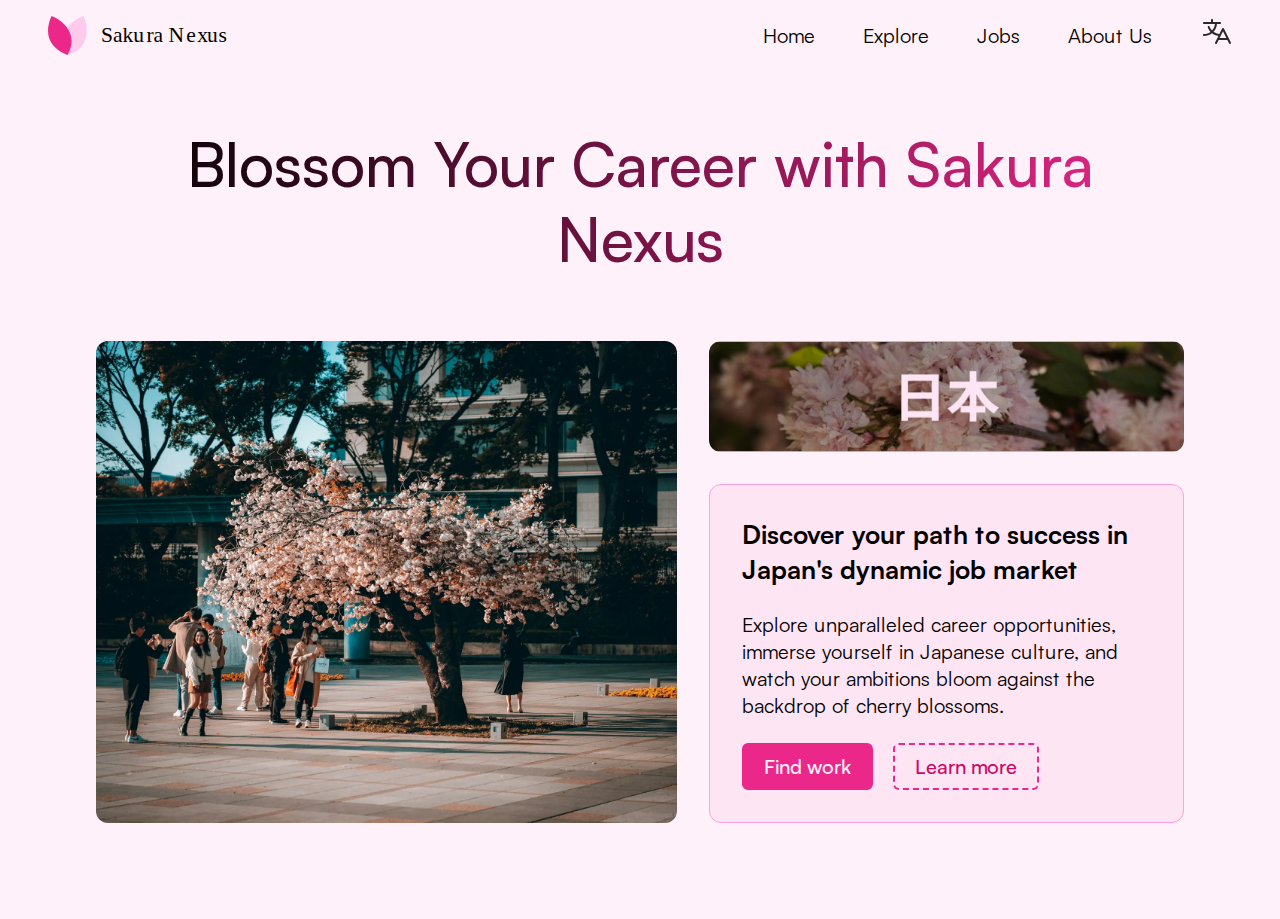
==== index.html @ 204749bf "Project setup + Hero section completed" ====
<!DOCTYPE html>
<html lang="en">
    <head>
        <meta charset="UTF-8" />
        <meta name="viewport" content="width=device-width, initial-scale=1.0" />
        <link
            rel="icon"
            type="image/png"
            sizes="32x32"
            href="/assets/logo/favicon-32x32.png"
        />
        <link
            rel="icon"
            type="image/png"
            sizes="16x16"
            href="/assets/logo/favicon-16x16.png"
        />
        <link rel="stylesheet" href="./styles/home-page.css" type="text/css" />
        <link
            rel="stylesheet"
            href="./styles/home-page-queries.css"
            type="text/css"
        />
        <title>Sakura Nexus - Work Opportunities</title>
    </head>
    <body>
        <!-- Header + Nav -->
        <header>
            <nav>
                <a href="#" class="logo"
                    ><img
                        src="./assets/logo/logo-full.svg"
                        alt="sakura nexus logo"
                /></a>
                <div class="menu-container">
                    <div class="menu-items">
                        <ul>
                            <li><a href="#">Home</a></li>
                            <li><a href="#">Explore</a></li>
                            <li><a href="./pages/jobs.html">Jobs</a></li>
                            <li>
                                <a href="./pages/about-us.html">About Us</a>
                            </li>
                        </ul>
                        <button id="btn-translate">
                            <img src="./assets/icons/Translate.svg" />
                        </button>
                    </div>

                    <div class="menu-hamburger"><span></span></div>
                </div>
            </nav>
        </header>

        <!-- Main Website -->
        <main>
            <!-- Hero Section -->
            <section id="hero" class="hero-section">
                <div class="hero-container">
                    <h1>Blossom Your Career with Sakura Nexus</h1>

                    <div class="hero-grid">
                        <div class="hero-img">
                            <img src="./assets/images/sakuro-people.webp" />
                        </div>

                        <div class="hero-japan">
                            <img
                                src="./assets/images/japan-banner.png"
                                alt=""
                            />
                        </div>

                        <div class="hero-content">
                            <h3>
                                Discover your path to success in Japan's dynamic
                                job market
                            </h3>
                            <p>
                                Explore unparalleled career opportunities,
                                immerse yourself in Japanese culture, and watch
                                your ambitions bloom against the backdrop of
                                cherry blossoms.
                            </p>
                            <div class="btn-container">
                                <button id="btn-find-work">Find work</button>
                                <button id="btn-learn-more">Learn more</button>
                            </div>
                        </div>
                    </div>
                </div>
            </section>
        </main>

        <script src="./scripts/nav.js"></script>
    </body>
</html>
---- styles/home-page.css ----
@import url("./satoshi.css");

:root {
    --ff-satoshi-regular: "Satoshi-Regular", sans-serif;
    --ff-satoshi-medium: "Satoshi-Medium", sans-serif;
    --ff-satoshi-bold: "Satoshi-Bold", sans-serif;

    --fs-4xl: 3.8rem;
    --fs-2xl: 2.4rem;
    --fs-xl: 1.9rem;
    --fs-lg: 1.6rem;
    --fs-md: 1.25rem;
    --fs-base: 1rem;

    --clr-primary-50: #fef1f9;
    --clr-primary-100: #fee5f4;
    --clr-primary-200: #ffcbec;
    --clr-primary-300: #ffa1da;
    --clr-primary-400: #ff67c0;
    --clr-primary-500: #fa3aa4;
    --clr-primary-600: #ec278a;
    --clr-primary-700: #cc0a66;
    --clr-primary-800: #a90b54;
    --clr-primary-900: #8c0f48;
    --clr-primary-950: #560128;

    --clr-neutral--50: #ffffff;
    --clr-neutral--75: #f9fafb;
    --clr-neutral--100: #efefef;
    --clr-neutral--200: #dcdcdc;
    --clr-neutral--300: #bdbdbd;
    --clr-neutral--400: #989898;
    --clr-neutral--500: #7c7c7c;
    --clr-neutral--600: #656565;
    --clr-neutral--700: #525252;
    --clr-neutral--800: #464646;
    --clr-neutral--900: #3d3d3d;
    --clr-neutral--950: #292929;

    --lh-btn: normal;
    --lh-heading: 124%;

    --br-small: 6px;
    --br-medium: 12px;

    --border: 1px solid var(--clr-primary-300);
}

/*****************/
/* Reset default */
/*****************/

*,
*::before,
*::after {
    box-sizing: border-box;
    margin: 0;
    padding: 0;
}

html {
    scroll-behavior: smooth;
}

body {
    font-family: var(--ff-satoshi-regular);
    font-size: var(--fs-base);
    overflow-x: hidden;
}

h1,
h2,
h3 {
    font-weight: normal;
}

img {
    width: 100%;
    height: 100%;
    object-fit: cover;
}

.menu-hamburger,
ul,
button {
    -webkit-tap-highlight-color: transparent;
}

ul {
    list-style: none;
}

a {
    text-decoration: none;
    color: inherit;
    cursor: pointer;
    height: fit-content;
}

button {
    background-color: transparent;
    outline: transparent;
    border: none;
    font-family: inherit;
    font-size: inherit;
    color: inherit;
    line-height: var(--lh-btn);
    cursor: pointer;
}

/***********/
/* General */
/***********/

body:has(nav.active),
html:has(nav.active) {
    overflow: hidden;
}

/****************/
/* Header + Nav */
/****************/

header {
    padding: 1rem 3rem;
    font-size: var(--fs-md);
    background-color: var(--clr-primary-50);
}

nav,
nav .menu-items,
nav ul {
    display: flex;
    gap: 3rem;
    align-items: center;
}

nav .logo {
    width: 180px;
    margin-right: auto;
    line-height: 0;
}

nav ul li {
    transition: ease-in 0.2s;
}

nav ul li:hover {
    color: var(--clr-primary-700);
    transition: ease-out 0.2s;
}

nav .menu-hamburger {
    display: none;
    height: 40px;
    width: 40px;
    place-items: center;
    cursor: pointer;
}

nav .menu-hamburger span {
    position: absolute;
    display: block;
    height: 2px;
    width: 30px;
    background-color: var(--clr-primary-700);
    border-radius: 28px;
    transform: translateY(10px);
    transition: 0.5s;
}

nav.active .menu-hamburger span {
    transform: translateY(0) rotate(-45deg);
    transition: 0.5s;
}

nav .menu-hamburger::before {
    content: "";
    position: absolute;
    height: 2px;
    width: 30px;
    background-color: var(--clr-primary-700);
    border-radius: 28px;
    transform: translateY(-10px);
    box-shadow: 0 10px var(--clr-primary-700);
    transition: 0.5s;
}

nav.active .menu-hamburger::before {
    transform: translateY(0) rotate(45deg);
    box-shadow: none;
    transition: 0.5s;
}

/****************/
/* Hero Section */
/****************/

.hero-section {
    background-color: var(--clr-primary-50);
}

.hero-container {
    display: flex;
    flex-direction: column;
    justify-content: center;
    align-items: center;
    gap: 4rem;
    padding: 3.5rem 6rem 6rem 6rem;
    max-width: 1440px;
    margin: auto;
}

.hero-container h1 {
    font-family: var(--ff-satoshi-medium);
    font-size: var(--fs-4xl);
    line-height: var(--lh-heading);
    text-align: center;
    background: linear-gradient(90deg, #000 0%, var(--clr-primary-600) 100%);
    background-clip: text;
    -webkit-background-clip: text;
    -webkit-text-fill-color: transparent;
}

.hero-grid {
    display: grid;
    grid-template-areas:
        "img japan"
        "img content";
    grid-template-columns: 0.55fr 0.45fr;
    grid-template-rows: auto auto;
    gap: 2rem;
}

.hero-img,
.hero-japan {
    border-radius: var(--br-medium);
    overflow: hidden;
}

.hero-img {
    grid-area: img;
}

.hero-japan {
    grid-area: japan;
    min-height: 6rem;
    max-height: 10rem;
}

.hero-content {
    grid-area: content;
    display: flex;
    flex-direction: column;
    align-items: flex-start;
    gap: 1.5rem;
    padding: 2rem;
    border-radius: var(--br-medium);
    border: var(--border);
    background: var(--clr-primary-100);
}

.hero-content h3 {
    font-family: var(--ff-satoshi-bold);
    font-size: var(--fs-lg);
}

.hero-content p {
    font-size: var(--fs-md);
}

.hero-content .btn-container {
    display: flex;
    flex-wrap: wrap;
    gap: 1.25rem;
}

.hero-content button {
    padding: 0.5rem 1.25rem;
    border-radius: var(--br-small);
    font-family: var(--ff-satoshi-medium);
    font-size: var(--fs-md);
}

.hero-content #btn-find-work {
    color: var(--clr-primary-50);
    border: 2px solid var(--clr-primary-600);
    background: var(--clr-primary-600);
    transition: ease-in 0.2s;
}

.hero-content #btn-find-work:hover {
    background-color: var(--clr-primary-700);
    transition: ease-out 0.2s;
}

.hero-content #btn-learn-more {
    color: var(--clr-primary-700);
    border: 2px dashed var(--Primary-600, #ec278a);
}
---- styles/home-page-queries.css ----
/*****************/
/* Media Queries */
/*****************/

@media only screen and (max-width: 900px) {
    html {
        font-size: 85%;
    }

    nav .menu-items {
        position: absolute;
        top: 0;
        right: 0;
        width: 100%;
        height: 100svh;
        transform: translate(120%);
        flex-direction: column;
        justify-content: center;
        background-color: var(--clr-neutral--50);
        font-family: var(--ff-satoshi-medium);
        opacity: 0;
        transition: 0.5s;
    }

    nav.active .menu-items {
        transform: translate(0);
        opacity: 1;
        transition: 0.5s;
    }

    nav ul {
        flex-direction: column;
    }

    nav .menu-hamburger {
        display: grid;
    }

    .hero-grid {
        grid-template-areas:
            "img img"
            "japan japan"
            "content content";
    }
}
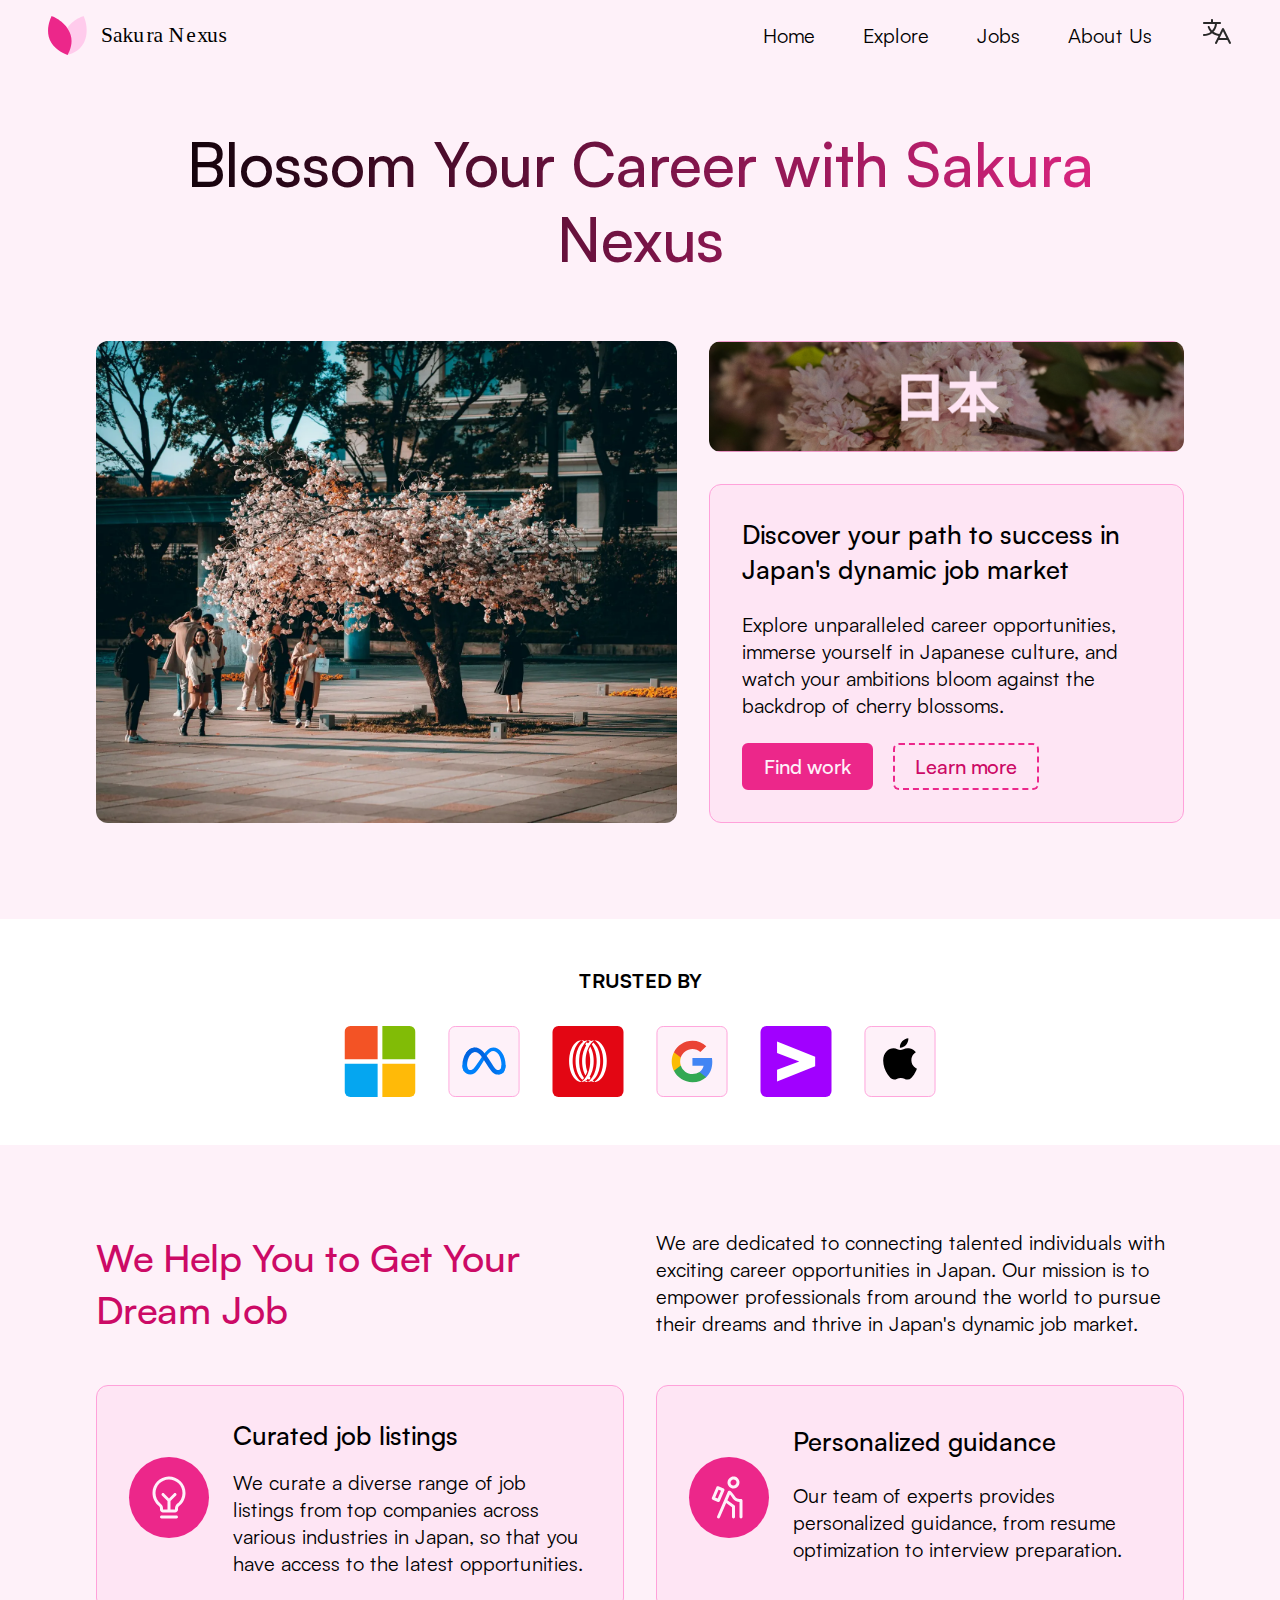
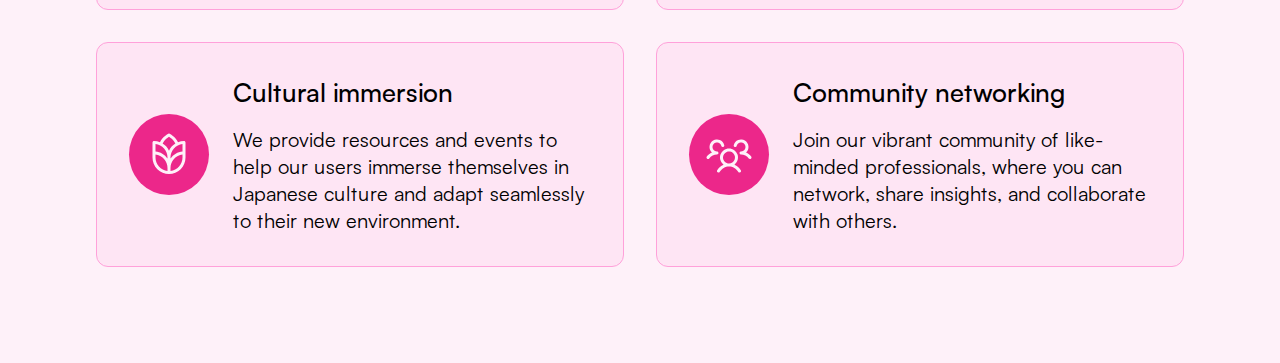
==== commit a1935928: "Completed Trusted by and Features section of the Home page" ====
--- a/index.html
+++ b/index.html
@@ -90,6 +90,109 @@
                     </div>
                 </div>
             </section>
+
+            <!-- Trusted By Section -->
+            <section id="trusted-by" class="trusted-by-section">
+                <div class="trusted-by-container">
+                    <h4>TRUSTED BY</h4>
+                    <div class="trusted-by-flex">
+                        <img
+                            src="./assets/icons/Microsoft.svg"
+                            alt="microsoft logo"
+                        />
+                        <img src="./assets/icons/meta.svg" alt="meta logo" />
+                        <img src="./assets/icons/jll.svg" alt="jll logo" />
+                        <img
+                            src="./assets/icons/google.svg"
+                            alt="google logo"
+                        />
+                        <img
+                            src="./assets/icons/accenture.svg"
+                            alt="accenture logo"
+                        />
+                        <img src="./assets/icons/apple.svg" alt="apple logo" />
+                    </div>
+                </div>
+            </section>
+
+            <!-- Features Section -->
+            <section id="features" class="features-section">
+                <div class="features-container">
+                    <div class="features-header">
+                        <h2>We Help You to Get Your Dream Job</h2>
+                        <p>
+                            We are dedicated to connecting talented individuals
+                            with exciting career opportunities in Japan. Our
+                            mission is to empower professionals from around the
+                            world to pursue their dreams and thrive in Japan's
+                            dynamic job market.
+                        </p>
+                    </div>
+
+                    <div class="features-grid">
+                        <article>
+                            <div class="icon">
+                                <img
+                                    src="./assets/icons/Curate.svg"
+                                    alt="curate icon"
+                                />
+                            </div>
+                            <h3>Curated job listings</h3>
+                            <p>
+                                We curate a diverse range of job listings from
+                                top companies across various industries in
+                                Japan, so that you have access to the latest
+                                opportunities.
+                            </p>
+                        </article>
+
+                        <article>
+                            <div class="icon">
+                                <img
+                                    src="./assets/icons/Personalize.svg"
+                                    alt="personalize icon"
+                                />
+                            </div>
+                            <h3>Personalized guidance</h3>
+                            <p>
+                                Our team of experts provides personalized
+                                guidance, from resume optimization to interview
+                                preparation.
+                            </p>
+                        </article>
+
+                        <article>
+                            <div class="icon">
+                                <img
+                                    src="./assets/icons/Culture.svg"
+                                    alt="culture icon"
+                                />
+                            </div>
+                            <h3>Cultural immersion</h3>
+                            <p>
+                                We provide resources and events to help our
+                                users immerse themselves in Japanese culture and
+                                adapt seamlessly to their new environment.
+                            </p>
+                        </article>
+
+                        <article>
+                            <div class="icon">
+                                <img
+                                    src="./assets/icons/Community.svg"
+                                    alt="community icon"
+                                />
+                            </div>
+                            <h3>Community networking</h3>
+                            <p>
+                                Join our vibrant community of like-minded
+                                professionals, where you can network, share
+                                insights, and collaborate with others.
+                            </p>
+                        </article>
+                    </div>
+                </div>
+            </section>
         </main>
 
         <script src="./scripts/nav.js"></script>
--- a/styles/home-page.css
+++ b/styles/home-page.css
@@ -66,6 +66,7 @@
     font-family: var(--ff-satoshi-regular);
     font-size: var(--fs-base);
     overflow-x: hidden;
+    background-color: var(--clr-neutral--50);
 }
 
 h1,
@@ -115,6 +116,13 @@
 body:has(nav.active),
 html:has(nav.active) {
     overflow: hidden;
+}
+
+section > div {
+    max-width: 1440px;
+    margin: auto;
+    padding-left: 6rem;
+    padding-right: 6rem;
 }
 
 /****************/
@@ -206,9 +214,8 @@
     justify-content: center;
     align-items: center;
     gap: 4rem;
-    padding: 3.5rem 6rem 6rem 6rem;
-    max-width: 1440px;
-    margin: auto;
+    padding-top: 3.5rem;
+    padding-bottom: 6rem;
 }
 
 .hero-container h1 {
@@ -261,7 +268,7 @@
 }
 
 .hero-content h3 {
-    font-family: var(--ff-satoshi-bold);
+    font-family: var(--ff-satoshi-medium);
     font-size: var(--fs-lg);
 }
 
@@ -298,3 +305,104 @@
     color: var(--clr-primary-700);
     border: 2px dashed var(--Primary-600, #ec278a);
 }
+
+/**********************/
+/* Trusted By Section */
+/**********************/
+
+.trusted-by-container {
+    padding-top: 3rem;
+    padding-bottom: 3rem;
+}
+
+.trusted-by-container h4 {
+    margin-bottom: 2rem;
+    text-align: center;
+    font-family: var(--ff-satoshi-bold);
+    font-size: var(--fs-md);
+    text-transform: uppercase;
+}
+
+.trusted-by-flex {
+    display: flex;
+    flex-wrap: wrap;
+    justify-content: center;
+    gap: 2rem;
+}
+
+.trusted-by-flex img {
+    max-width: 4.5rem;
+}
+
+/**********************/
+/* Features Section */
+/**********************/
+
+.features-section {
+    background-color: var(--clr-primary-50);
+}
+
+.features-container {
+    padding-top: 5.25rem;
+    padding-bottom: 6rem;
+}
+
+.features-header {
+    display: grid;
+    grid-template-columns: 1fr 1fr;
+    align-items: center;
+    gap: 2rem;
+    margin-bottom: 3rem;
+}
+
+.features-header h2 {
+    max-width: 30rem;
+    font-family: var(--ff-satoshi-medium);
+    font-size: var(--fs-2xl);
+    color: var(--clr-primary-700);
+}
+
+.features-header p {
+    font-size: var(--fs-md);
+}
+
+.features-grid {
+    display: grid;
+    grid-template-columns: 1fr 1fr;
+    gap: 2rem;
+}
+
+.features-grid article {
+    display: grid;
+    grid-template-columns: auto auto;
+    grid-template-rows: auto auto;
+    gap: 1rem 1.5rem;
+    align-items: center;
+
+    padding: 2rem;
+    background-color: var(--clr-primary-100);
+    border: var(--border);
+    border-radius: var(--br-medium);
+}
+
+.features-grid article .icon {
+    grid-row: 1 / -1;
+    display: grid;
+    place-items: center;
+
+    max-width: 5rem;
+    aspect-ratio: 1 / 1;
+    padding: 1rem;
+    border-radius: 50%;
+    background-color: var(--clr-primary-600);
+}
+
+.features-grid article h3 {
+    font-family: var(--ff-satoshi-medium);
+    font-size: var(--fs-lg);
+}
+
+.features-grid article p {
+    align-self: self-start;
+    font-size: var(--fs-md);
+}
--- a/styles/home-page-queries.css
+++ b/styles/home-page-queries.css
@@ -42,4 +42,26 @@
             "japan japan"
             "content content";
     }
+
+    .features-header {
+        grid-template-columns: 1fr;
+    }
+
+    .features-header h2 {
+        max-width: 100%;
+    }
+
+    .features-grid article {
+        grid-template-columns: 1fr;
+        grid-template-rows: auto auto auto;
+        gap: 1.5rem;
+    }
 }
+
+@media only screen and (max-width: 400px) {
+    /* .features-grid {
+        display: grid;
+        grid-template-columns: 1fr;
+        gap: 2rem;
+    } */
+}
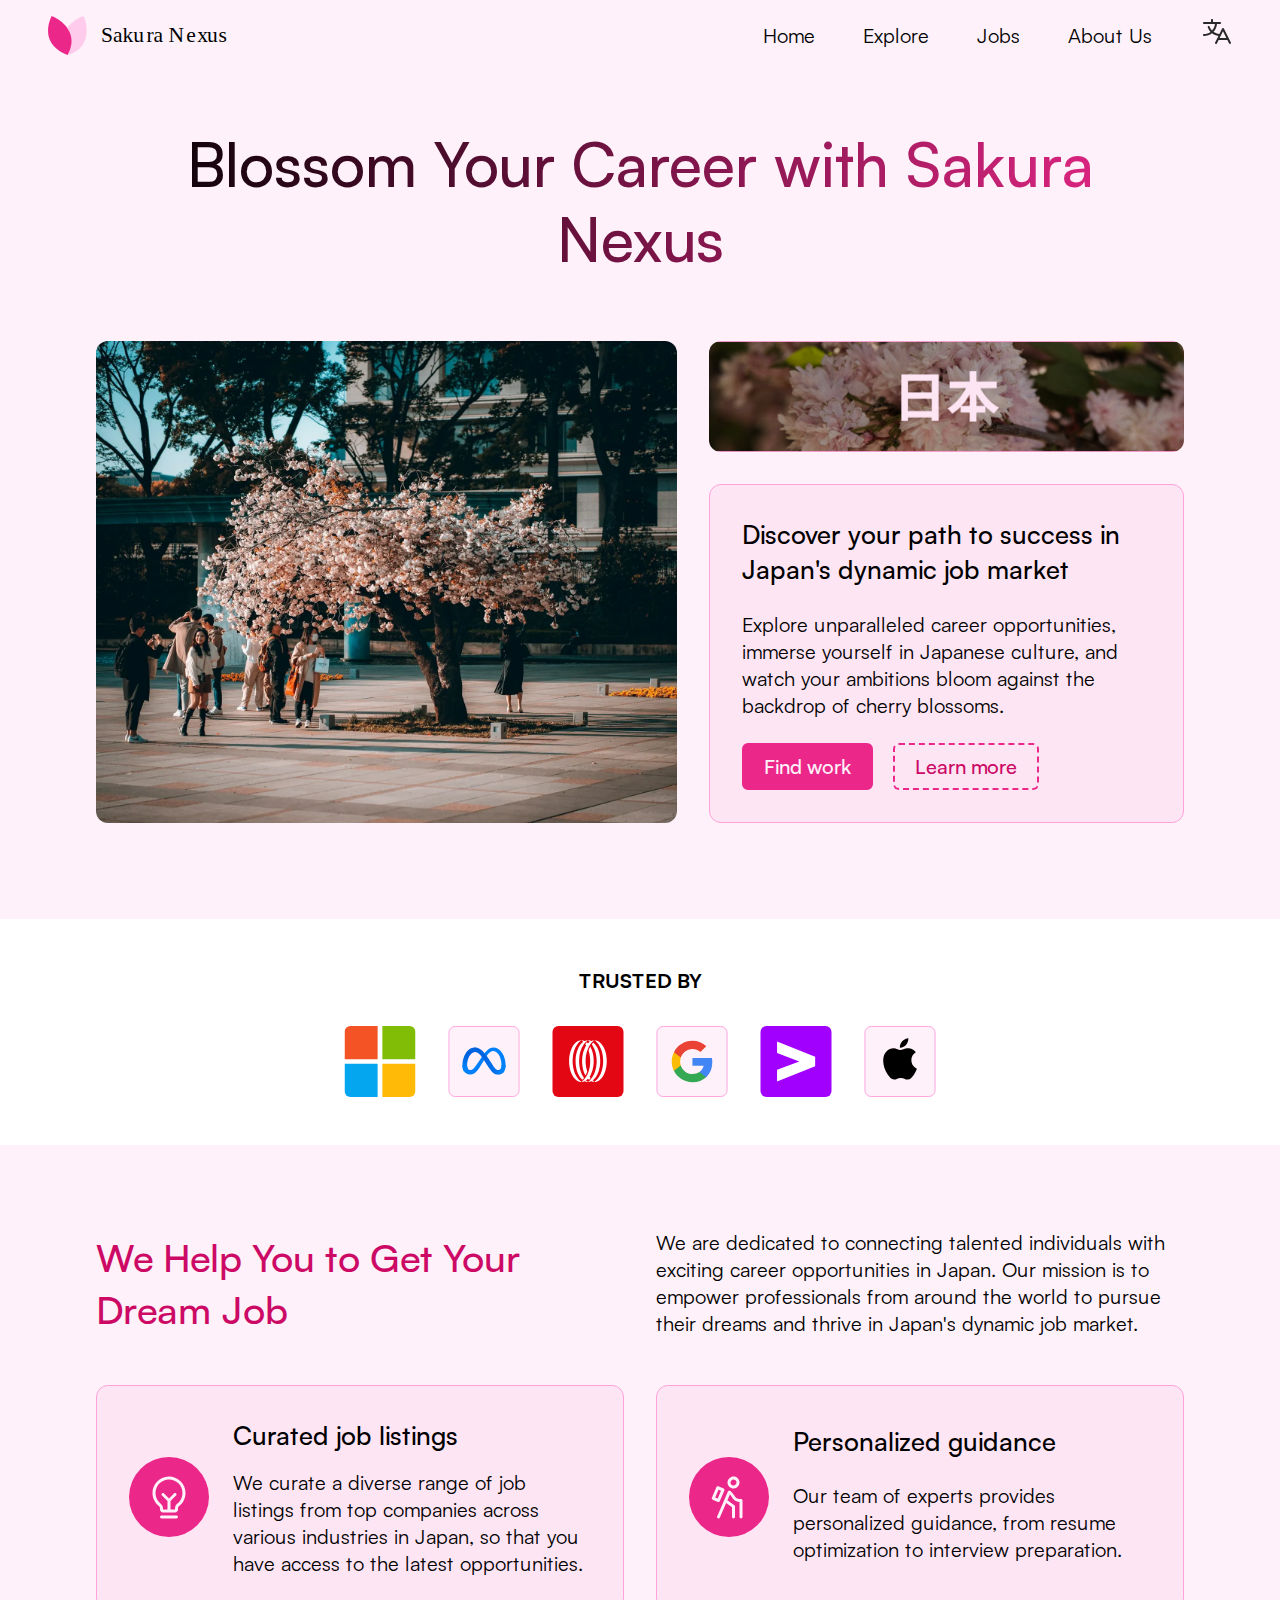
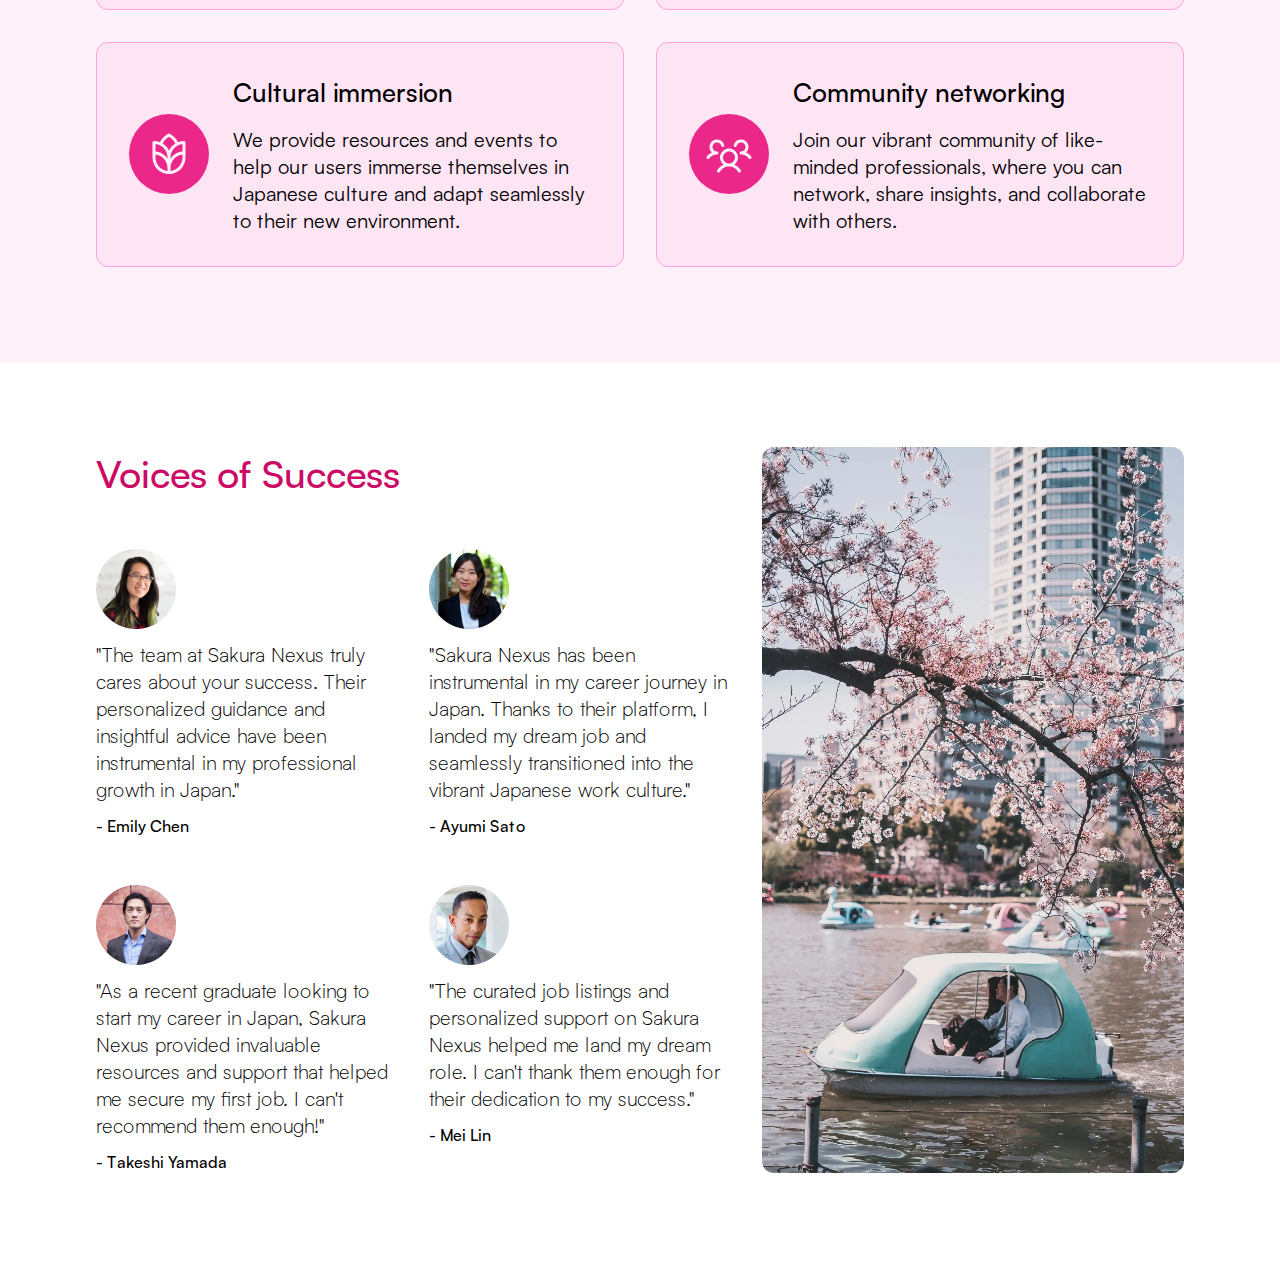
==== commit bb84f3c3: "Completed Testimonials section + Made the Nav bar sticky + Added responsiveness" ====
--- a/index.html
+++ b/index.html
@@ -36,7 +36,7 @@
                     <div class="menu-items">
                         <ul>
                             <li><a href="#">Home</a></li>
-                            <li><a href="#">Explore</a></li>
+                            <li><a href="#trusted-by">Explore</a></li>
                             <li><a href="./pages/jobs.html">Jobs</a></li>
                             <li>
                                 <a href="./pages/about-us.html">About Us</a>
@@ -99,18 +99,33 @@
                         <img
                             src="./assets/icons/Microsoft.svg"
                             alt="microsoft logo"
-                        />
-                        <img src="./assets/icons/meta.svg" alt="meta logo" />
-                        <img src="./assets/icons/jll.svg" alt="jll logo" />
+                            title="Microsoft"
+                        />
+                        <img
+                            src="./assets/icons/meta.svg"
+                            alt="meta logo"
+                            title="Meta"
+                        />
+                        <img
+                            src="./assets/icons/jll.svg"
+                            alt="jll logo"
+                            title="JLL"
+                        />
                         <img
                             src="./assets/icons/google.svg"
                             alt="google logo"
+                            title="Google"
                         />
                         <img
                             src="./assets/icons/accenture.svg"
                             alt="accenture logo"
-                        />
-                        <img src="./assets/icons/apple.svg" alt="apple logo" />
+                            title="Accenture"
+                        />
+                        <img
+                            src="./assets/icons/apple.svg"
+                            alt="apple logo"
+                            title="Apple"
+                        />
                     </div>
                 </div>
             </section>
@@ -193,6 +208,86 @@
                     </div>
                 </div>
             </section>
+
+            <!-- Testimonials Section -->
+            <section id="testimonials" class="testimonials-section">
+                <div class="testimonials-container">
+                    <h2>Voices of Success</h2>
+
+                    <div class="img-container">
+                        <img
+                            src="./assets/images/sakuro-lake.webp"
+                            alt="sakuro along a lake"
+                        />
+                    </div>
+
+                    <div class="testimonials-grid">
+                        <article>
+                            <div class="avatar">
+                                <img
+                                    src="./assets/images/avatar-1.png"
+                                    alt="avatar 1"
+                                />
+                            </div>
+                            <p>
+                                "The team at Sakura Nexus truly cares about your
+                                success. Their personalized guidance and
+                                insightful advice have been instrumental in my
+                                professional growth in Japan."
+                            </p>
+                            <span>- Emily Chen</span>
+                        </article>
+
+                        <article>
+                            <div class="avatar">
+                                <img
+                                    src="./assets/images/avatar-2.png"
+                                    alt="avatar 2"
+                                />
+                            </div>
+                            <p>
+                                "Sakura Nexus has been instrumental in my career
+                                journey in Japan. Thanks to their platform, I
+                                landed my dream job and seamlessly transitioned
+                                into the vibrant Japanese work culture."
+                            </p>
+                            <span>- Ayumi Sato</span>
+                        </article>
+
+                        <article>
+                            <div class="avatar">
+                                <img
+                                    src="./assets/images/avatar-3.png"
+                                    alt="avatar 3"
+                                />
+                            </div>
+                            <p>
+                                "As a recent graduate looking to start my career
+                                in Japan, Sakura Nexus provided invaluable
+                                resources and support that helped me secure my
+                                first job. I can't recommend them enough!"
+                            </p>
+                            <span>- Takeshi Yamada</span>
+                        </article>
+
+                        <article>
+                            <div class="avatar">
+                                <img
+                                    src="./assets/images/avatar-4.png"
+                                    alt="avatar 4"
+                                />
+                            </div>
+                            <p>
+                                "The curated job listings and personalized
+                                support on Sakura Nexus helped me land my dream
+                                role. I can't thank them enough for their
+                                dedication to my success."
+                            </p>
+                            <span>- Mei Lin</span>
+                        </article>
+                    </div>
+                </div>
+            </section>
         </main>
 
         <script src="./scripts/nav.js"></script>
--- a/styles/home-page.css
+++ b/styles/home-page.css
@@ -1,6 +1,7 @@
 @import url("./satoshi.css");
 
 :root {
+    --ff-satoshi-light: "Satoshi-Light", sans-serif;
     --ff-satoshi-regular: "Satoshi-Regular", sans-serif;
     --ff-satoshi-medium: "Satoshi-Medium", sans-serif;
     --ff-satoshi-bold: "Satoshi-Bold", sans-serif;
@@ -44,6 +45,7 @@
     --br-medium: 12px;
 
     --border: 1px solid var(--clr-primary-300);
+    --timing-function: cubic-bezier(0.46, 0.03, 0.52, 0.96);
 }
 
 /*****************/
@@ -73,6 +75,10 @@
 h2,
 h3 {
     font-weight: normal;
+}
+
+div:has(img) {
+    overflow: hidden;
 }
 
 img {
@@ -118,6 +124,10 @@
     overflow: hidden;
 }
 
+section {
+    scroll-margin-top: 65px;
+}
+
 section > div {
     max-width: 1440px;
     margin: auto;
@@ -150,15 +160,31 @@
 }
 
 nav ul li {
-    transition: ease-in 0.2s;
+    transition: var(--timing-function) 0.2s;
 }
 
 nav ul li:hover {
     color: var(--clr-primary-700);
-    transition: ease-out 0.2s;
-}
-
+}
+
+/* Sticky Nav */
+header.sticky {
+    position: fixed;
+    top: 0;
+    width: 100%;
+    background-color: rgba(252, 241, 241, 0.561);
+    backdrop-filter: blur(10px);
+    -webkit-backdrop-filter: blur(10px);
+}
+
+header.sticky ~ main > .hero-section {
+    /* Adding original height of nav to the padding-top of .hero-section (so that the elements does not shift abruptly and transition occurs smoothly ) */
+    padding-top: 65px;
+}
+
+/* Hamburger Menu */
 nav .menu-hamburger {
+    position: relative;
     display: none;
     height: 40px;
     width: 40px;
@@ -174,12 +200,11 @@
     background-color: var(--clr-primary-700);
     border-radius: 28px;
     transform: translateY(10px);
-    transition: 0.5s;
+    transition: var(--timing-function) 0.5s;
 }
 
 nav.active .menu-hamburger span {
     transform: translateY(0) rotate(-45deg);
-    transition: 0.5s;
 }
 
 nav .menu-hamburger::before {
@@ -191,13 +216,12 @@
     border-radius: 28px;
     transform: translateY(-10px);
     box-shadow: 0 10px var(--clr-primary-700);
-    transition: 0.5s;
+    transition: var(--timing-function) 0.5s;
 }
 
 nav.active .menu-hamburger::before {
     transform: translateY(0) rotate(45deg);
     box-shadow: none;
-    transition: 0.5s;
 }
 
 /****************/
@@ -232,8 +256,8 @@
 .hero-grid {
     display: grid;
     grid-template-areas:
-        "img japan"
-        "img content";
+        "hero-img hero-japan"
+        "hero-img hero-content";
     grid-template-columns: 0.55fr 0.45fr;
     grid-template-rows: auto auto;
     gap: 2rem;
@@ -242,21 +266,20 @@
 .hero-img,
 .hero-japan {
     border-radius: var(--br-medium);
-    overflow: hidden;
 }
 
 .hero-img {
-    grid-area: img;
+    grid-area: hero-img;
 }
 
 .hero-japan {
-    grid-area: japan;
+    grid-area: hero-japan;
     min-height: 6rem;
     max-height: 10rem;
 }
 
 .hero-content {
-    grid-area: content;
+    grid-area: hero-content;
     display: flex;
     flex-direction: column;
     align-items: flex-start;
@@ -293,12 +316,11 @@
     color: var(--clr-primary-50);
     border: 2px solid var(--clr-primary-600);
     background: var(--clr-primary-600);
-    transition: ease-in 0.2s;
+    transition: var(--timing-function) 0.2s;
 }
 
 .hero-content #btn-find-work:hover {
     background-color: var(--clr-primary-700);
-    transition: ease-out 0.2s;
 }
 
 .hero-content #btn-learn-more {
@@ -328,15 +350,21 @@
     flex-wrap: wrap;
     justify-content: center;
     gap: 2rem;
+    overflow: visible;
 }
 
 .trusted-by-flex img {
     max-width: 4.5rem;
-}
-
-/**********************/
+    transition: var(--timing-function) 0.2s;
+}
+
+.trusted-by-flex img:hover {
+    transform: scale(1.15);
+}
+
+/********************/
 /* Features Section */
-/**********************/
+/********************/
 
 .features-section {
     background-color: var(--clr-primary-50);
@@ -383,6 +411,7 @@
     background-color: var(--clr-primary-100);
     border: var(--border);
     border-radius: var(--br-medium);
+    transition: var(--timing-function) 0.2s;
 }
 
 .features-grid article .icon {
@@ -395,6 +424,7 @@
     padding: 1rem;
     border-radius: 50%;
     background-color: var(--clr-primary-600);
+    transition: var(--timing-function) 0.2s;
 }
 
 .features-grid article h3 {
@@ -406,3 +436,68 @@
     align-self: self-start;
     font-size: var(--fs-md);
 }
+
+.features-grid article:hover {
+    background-color: var(--clr-primary-600);
+    color: var(--clr-neutral--50);
+}
+
+.features-grid article:hover .icon {
+    border: 2px solid var(--clr-primary-50);
+}
+
+/************************/
+/* Testimonials Section */
+/************************/
+
+.testimonials-container {
+    display: grid;
+    grid-template-areas:
+        "testimonial-h2 testimonial-img"
+        "testimonial-content testimonial-img";
+    grid-template-columns: 0.6fr 0.4fr;
+    grid-template-rows: 3.4rem auto;
+    gap: 3rem 2rem;
+    padding-top: 5.25rem;
+    padding-bottom: 6rem;
+}
+
+.testimonials-container h2 {
+    grid-area: testimonial-h2;
+    font-family: var(--ff-satoshi-medium);
+    font-size: var(--fs-2xl);
+    color: var(--clr-primary-700);
+}
+
+.testimonials-container .img-container {
+    grid-area: testimonial-img;
+    border-radius: var(--br-medium);
+}
+
+.testimonials-grid {
+    grid-area: testimonial-content;
+    display: grid;
+    grid-template-columns: 1fr 1fr;
+    gap: 3rem 2rem;
+}
+
+.testimonials-grid article {
+    display: flex;
+    flex-direction: column;
+    gap: 0.75rem;
+    height: fit-content;
+}
+
+.testimonials-grid article .avatar {
+    max-width: 5rem;
+    aspect-ratio: 1 / 1;
+}
+
+.testimonials-grid article p {
+    font-family: var(--ff-satoshi-light);
+    font-size: var(--fs-md);
+}
+
+.testimonials-grid article span {
+    font-family: var(--ff-satoshi-medium);
+}
--- a/styles/home-page-queries.css
+++ b/styles/home-page-queries.css
@@ -1,6 +1,42 @@
 /*****************/
 /* Media Queries */
 /*****************/
+
+@media only screen and (max-width: 1000px) {
+    .hero-grid {
+        grid-template-areas:
+            "hero-img hero-img"
+            "hero-japan hero-japan"
+            "hero-content hero-content";
+    }
+
+    .features-header {
+        grid-template-columns: 1fr;
+    }
+
+    .features-header h2 {
+        max-width: 100%;
+    }
+
+    .features-grid article {
+        grid-template-columns: 1fr;
+        grid-template-rows: auto auto auto;
+        gap: 1.5rem;
+    }
+
+    .testimonials-container {
+        grid-template-areas:
+            "testimonial-h2 testimonial-h2"
+            "testimonial-img testimonial-img"
+            "testimonial-content testimonial-content";
+        grid-template-columns: 1fr;
+        grid-template-rows: 3.4rem 30rem auto;
+    }
+
+    .testimonials-container .img-container img {
+        object-position: 50% 65%;
+    }
+}
 
 @media only screen and (max-width: 900px) {
     html {
@@ -19,13 +55,12 @@
         background-color: var(--clr-neutral--50);
         font-family: var(--ff-satoshi-medium);
         opacity: 0;
-        transition: 0.5s;
+        transition: var(--timing-function) 0.5s;
     }
 
     nav.active .menu-items {
         transform: translate(0);
         opacity: 1;
-        transition: 0.5s;
     }
 
     nav ul {
@@ -35,33 +70,25 @@
     nav .menu-hamburger {
         display: grid;
     }
+}
 
-    .hero-grid {
-        grid-template-areas:
-            "img img"
-            "japan japan"
-            "content content";
+@media only screen and (max-width: 680px) {
+    section > div {
+        padding-left: 1.5rem;
+        padding-right: 1.5rem;
     }
 
-    .features-header {
+    header {
+        padding-left: 2rem;
+        padding-right: 2rem;
+    }
+
+    .features-grid {
+        display: grid;
         grid-template-columns: 1fr;
     }
 
-    .features-header h2 {
-        max-width: 100%;
-    }
-
-    .features-grid article {
+    .testimonials-grid {
         grid-template-columns: 1fr;
-        grid-template-rows: auto auto auto;
-        gap: 1.5rem;
     }
 }
-
-@media only screen and (max-width: 400px) {
-    /* .features-grid {
-        display: grid;
-        grid-template-columns: 1fr;
-        gap: 2rem;
-    } */
-}
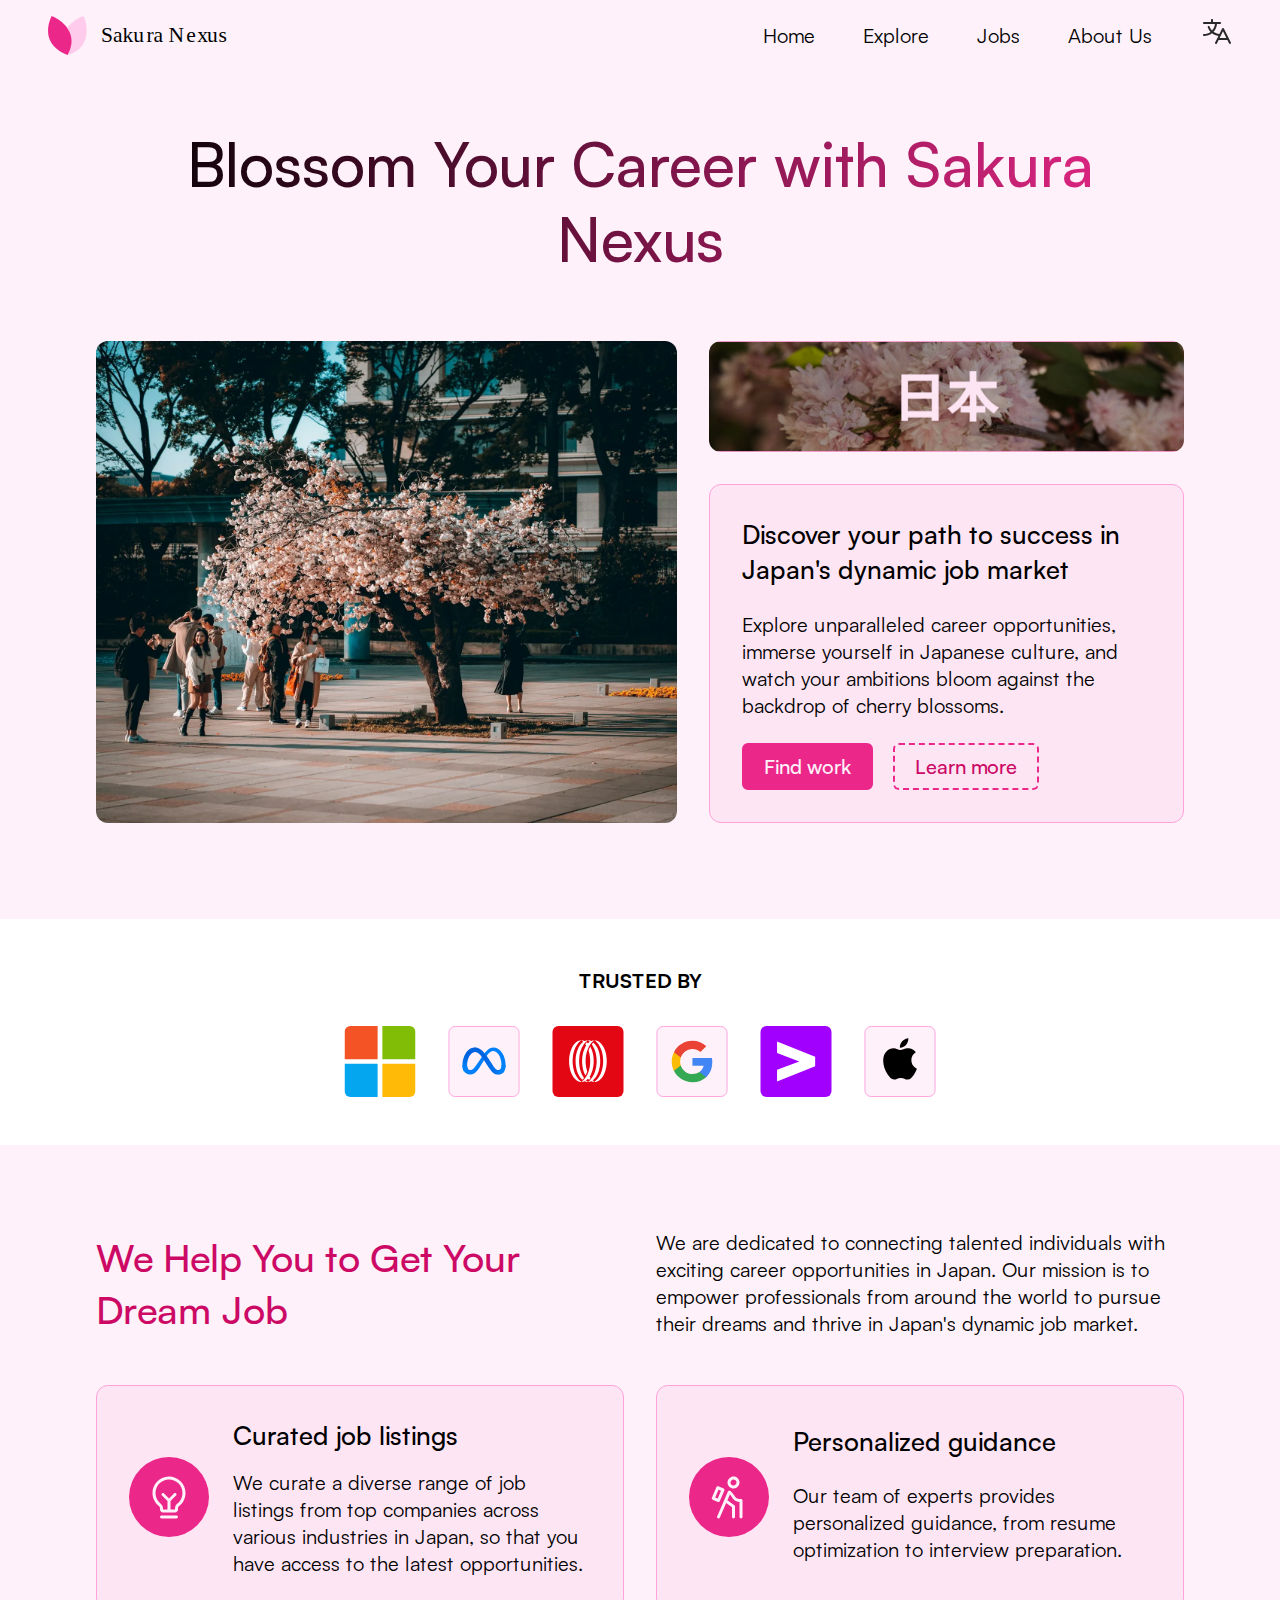
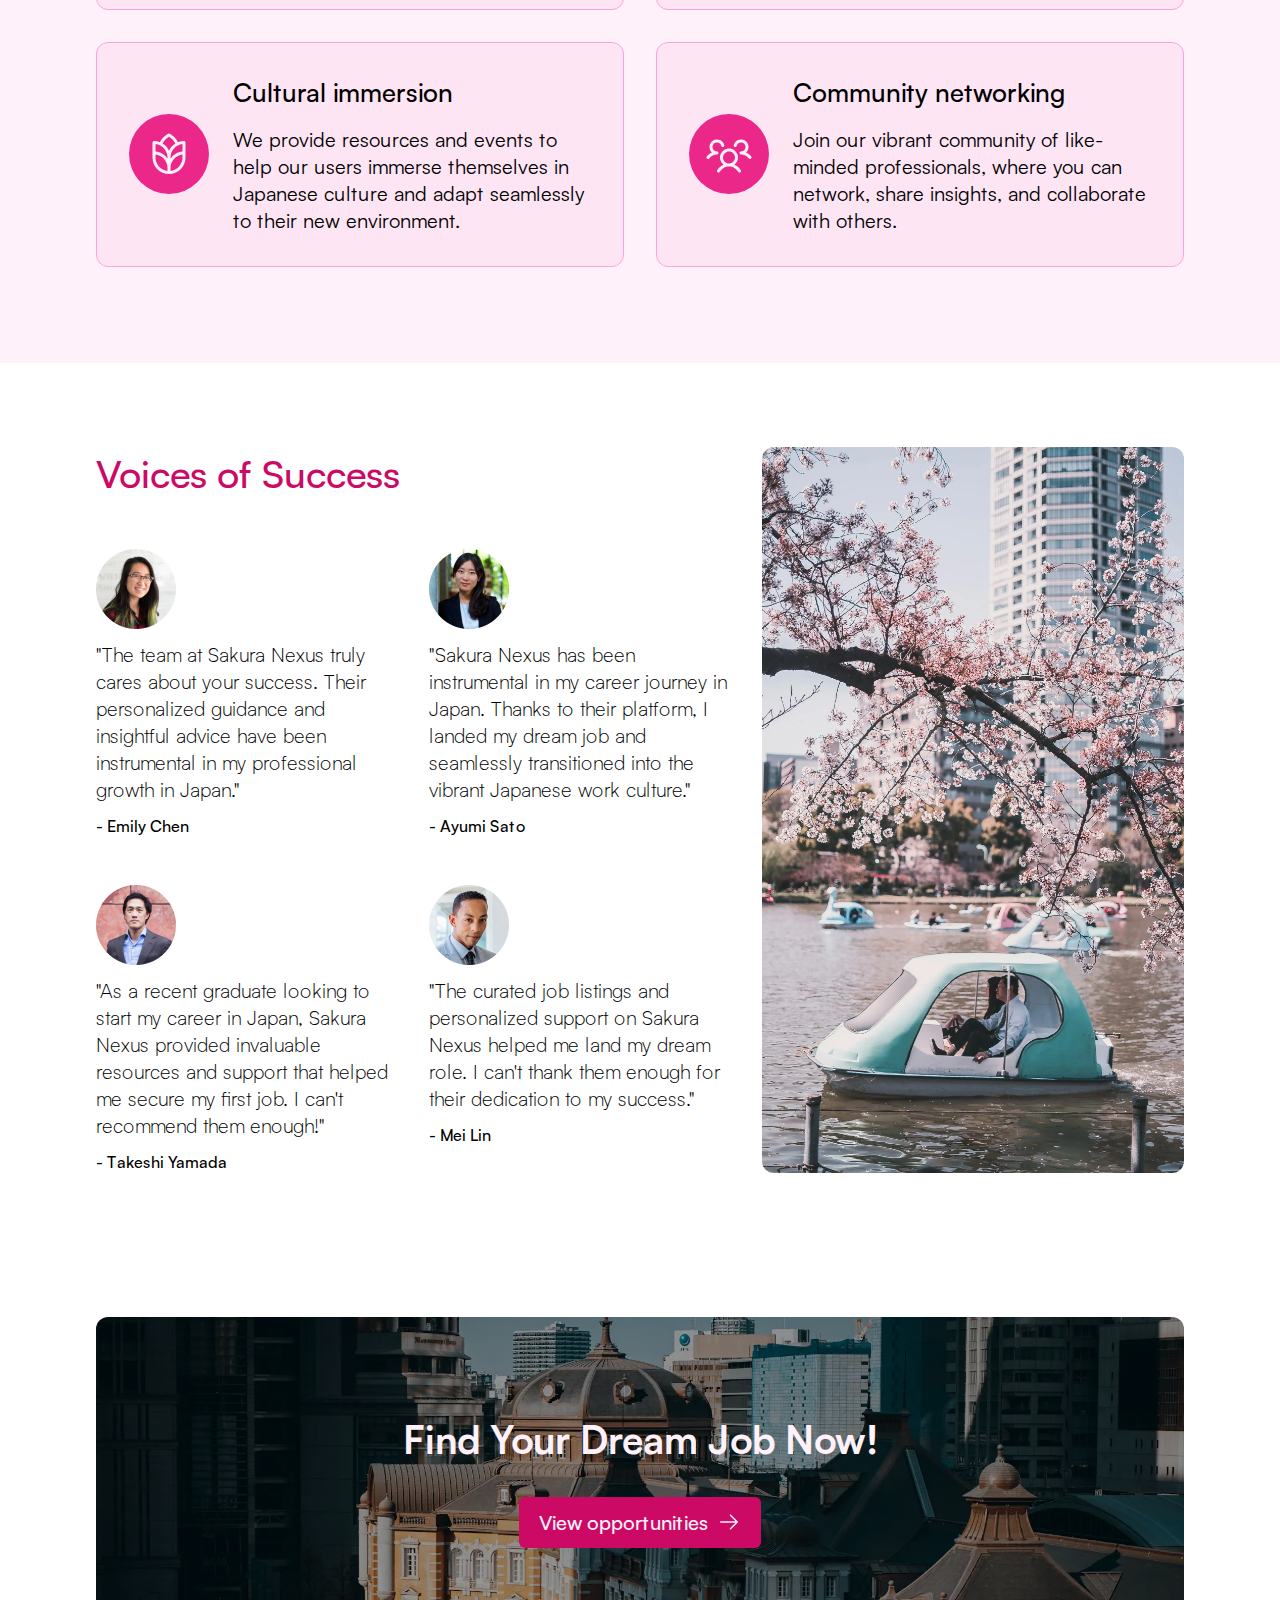
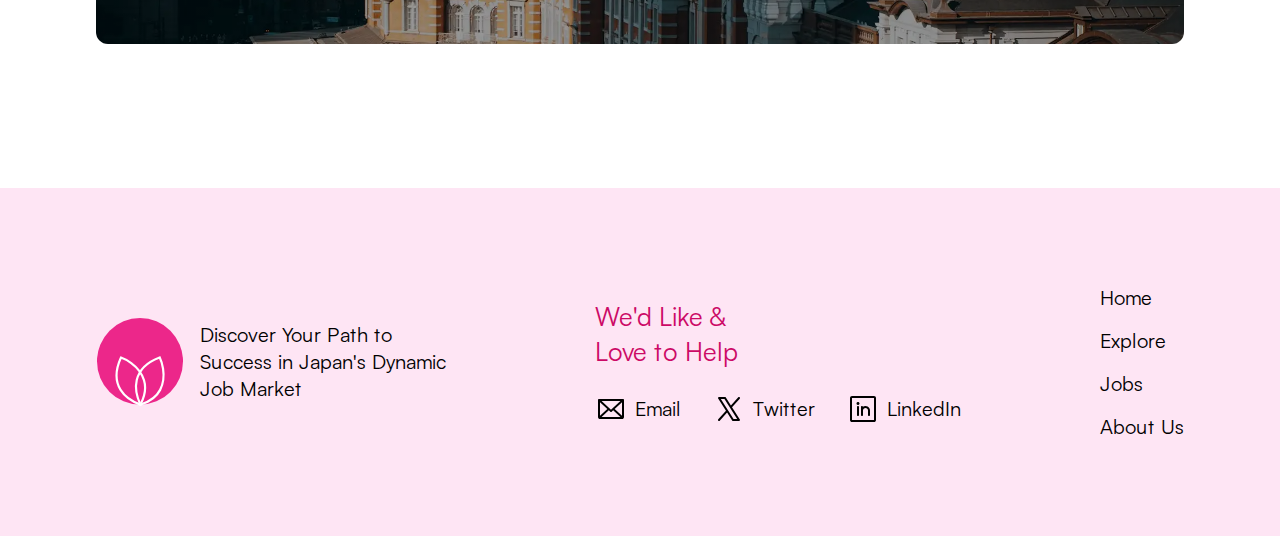
==== commit b08c163a: "Completed Home page: CTA section + Footer + Refactored codebase" ====
--- a/index.html
+++ b/index.html
@@ -15,16 +15,24 @@
             sizes="16x16"
             href="/assets/logo/favicon-16x16.png"
         />
+
+        <!-- Styles -->
+        <link
+            rel="stylesheet"
+            href="./styles/design-system.css"
+            type="text/css"
+        />
+        <link rel="stylesheet" href="./styles/header.css" type="text/css" />
         <link rel="stylesheet" href="./styles/home-page.css" type="text/css" />
         <link
             rel="stylesheet"
             href="./styles/home-page-queries.css"
             type="text/css"
         />
+        <link rel="stylesheet" href="./styles/footer.css" type="text/css" />
         <title>Sakura Nexus - Work Opportunities</title>
     </head>
     <body>
-        <!-- Header + Nav -->
         <header>
             <nav>
                 <a href="#" class="logo"
@@ -52,7 +60,6 @@
             </nav>
         </header>
 
-        <!-- Main Website -->
         <main>
             <!-- Hero Section -->
             <section id="hero" class="hero-section">
@@ -60,11 +67,11 @@
                     <h1>Blossom Your Career with Sakura Nexus</h1>
 
                     <div class="hero-grid">
-                        <div class="hero-img">
+                        <div class="hero-img img-transition">
                             <img src="./assets/images/sakuro-people.webp" />
                         </div>
 
-                        <div class="hero-japan">
+                        <div class="hero-japan img-transition">
                             <img
                                 src="./assets/images/japan-banner.png"
                                 alt=""
@@ -214,7 +221,7 @@
                 <div class="testimonials-container">
                     <h2>Voices of Success</h2>
 
-                    <div class="img-container">
+                    <div class="img-container img-transition">
                         <img
                             src="./assets/images/sakuro-lake.webp"
                             alt="sakuro along a lake"
@@ -288,8 +295,75 @@
                     </div>
                 </div>
             </section>
+
+            <!-- CTA Section -->
+            <section id="cta" class="cta-section">
+                <div class="cta-container">
+                    <h2>Find Your Dream Job Now!</h2>
+                    <button id="btn-view-jobs">
+                        <span>View opportunities </span>
+                        <img
+                            src="./assets/icons/ArrowRight.svg"
+                            alt="arrow icon"
+                        />
+                    </button>
+                </div>
+            </section>
         </main>
 
-        <script src="./scripts/nav.js"></script>
+        <footer>
+            <div class="footer-container">
+                <article class="description">
+                    <div class="logo">
+                        <img src="./assets/logo/logo-with-bg.svg" alt="logo" />
+                    </div>
+                    <span
+                        >Discover Your Path to Success in Japan's Dynamic Job
+                        Market</span
+                    >
+                </article>
+
+                <article class="socials">
+                    <h3>We&#39;d Like & Love to Help</h3>
+                    <ul>
+                        <li>
+                            <a href="#"
+                                ><img
+                                    src="./assets/icons/Mail.svg"
+                                    alt="email icon"
+                                /><span>Email</span></a
+                            >
+                        </li>
+                        <li>
+                            <a href="#"
+                                ><img
+                                    src="./assets/icons/XLogo.svg"
+                                    alt="twitter icon"
+                                /><span>Twitter</span></a
+                            >
+                        </li>
+                        <li>
+                            <a href="#"
+                                ><img
+                                    src="./assets/icons/LinkedinLogo.svg"
+                                    alt="linkedin icon"
+                                /><span>LinkedIn</span></a
+                            >
+                        </li>
+                    </ul>
+                </article>
+
+                <article class="links">
+                    <ul>
+                        <li><a href="#">Home</a></li>
+                        <li><a href="#trusted-by">Explore</a></li>
+                        <li><a href="./pages/jobs.html">Jobs</a></li>
+                        <li><a href="./pages/about-us.html">About Us</a></li>
+                    </ul>
+                </article>
+            </div>
+        </footer>
+
+        <script src="./scripts/header.js"></script>
     </body>
 </html>
--- a/styles/design-system.css
+++ b/styles/design-system.css
@@ -0,0 +1,116 @@
+@import url("./satoshi.css");
+
+:root {
+    --ff-satoshi-light: "Satoshi-Light", sans-serif;
+    --ff-satoshi-regular: "Satoshi-Regular", sans-serif;
+    --ff-satoshi-medium: "Satoshi-Medium", sans-serif;
+    --ff-satoshi-bold: "Satoshi-Bold", sans-serif;
+
+    --fs-4xl: 3.8rem;
+    --fs-2xl: 2.4rem;
+    --fs-xl: 1.9rem;
+    --fs-lg: 1.6rem;
+    --fs-md: 1.25rem;
+    --fs-base: 1rem;
+
+    --clr-primary-50: #fef1f9;
+    --clr-primary-100: #fee5f4;
+    --clr-primary-200: #ffcbec;
+    --clr-primary-300: #ffa1da;
+    --clr-primary-400: #ff67c0;
+    --clr-primary-500: #fa3aa4;
+    --clr-primary-600: #ec278a;
+    --clr-primary-700: #cc0a66;
+    --clr-primary-800: #a90b54;
+    --clr-primary-900: #8c0f48;
+    --clr-primary-950: #560128;
+
+    --clr-neutral--50: #ffffff;
+    --clr-neutral--75: #f9fafb;
+    --clr-neutral--100: #efefef;
+    --clr-neutral--200: #dcdcdc;
+    --clr-neutral--300: #bdbdbd;
+    --clr-neutral--400: #989898;
+    --clr-neutral--500: #7c7c7c;
+    --clr-neutral--600: #656565;
+    --clr-neutral--700: #525252;
+    --clr-neutral--800: #464646;
+    --clr-neutral--900: #3d3d3d;
+    --clr-neutral--950: #292929;
+
+    --lh-btn: normal;
+    --lh-heading: 124%;
+
+    --br-small: 6px;
+    --br-medium: 12px;
+
+    --border: 1px solid var(--clr-primary-300);
+    --timing-function: cubic-bezier(0.46, 0.03, 0.52, 0.96);
+}
+
+/*****************/
+/* Reset default */
+/*****************/
+
+*,
+*::before,
+*::after {
+    box-sizing: border-box;
+    margin: 0;
+    padding: 0;
+}
+
+html {
+    scroll-behavior: smooth;
+}
+
+body {
+    font-family: var(--ff-satoshi-regular);
+    font-size: var(--fs-base);
+    overflow-x: hidden;
+    background-color: var(--clr-neutral--50);
+}
+
+h1,
+h2,
+h3 {
+    font-weight: normal;
+}
+
+div:has(img) {
+    overflow: hidden;
+}
+
+img {
+    width: 100%;
+    height: 100%;
+    object-fit: cover;
+}
+
+.menu-hamburger,
+ul,
+button {
+    -webkit-tap-highlight-color: transparent;
+}
+
+ul {
+    list-style: none;
+}
+
+a {
+    text-decoration: none;
+    color: inherit;
+    cursor: pointer;
+    height: fit-content;
+}
+
+button {
+    background-color: transparent;
+    outline: transparent;
+    border: none;
+    font-family: inherit;
+    font-size: inherit;
+    color: inherit;
+    line-height: var(--lh-btn);
+    cursor: pointer;
+}
--- a/styles/header.css
+++ b/styles/header.css
@@ -0,0 +1,131 @@
+/****************/
+/* Header + Nav */
+/****************/
+
+header {
+    padding: 1rem 3rem;
+    font-size: var(--fs-md);
+    background-color: var(--clr-primary-50);
+}
+
+nav,
+nav .menu-items,
+nav ul {
+    display: flex;
+    gap: 3rem;
+    align-items: center;
+}
+
+nav .logo {
+    width: 180px;
+    margin-right: auto;
+    line-height: 0;
+}
+
+nav ul li {
+    transition: var(--timing-function) 0.2s;
+}
+
+nav ul li:hover {
+    color: var(--clr-primary-700);
+}
+
+/* Sticky Nav */
+header.sticky {
+    position: fixed;
+    top: 0;
+    z-index: 100;
+    width: 100%;
+    background-color: rgba(252, 241, 241, 0.561);
+    backdrop-filter: blur(10px);
+    -webkit-backdrop-filter: blur(10px);
+}
+
+header.sticky ~ main > .hero-section {
+    /* Adding original height of nav to the padding-top of .hero-section (so that the elements does not shift abruptly and transition occurs smoothly ) */
+    padding-top: 65px;
+}
+
+/* Hamburger Menu */
+nav .menu-hamburger {
+    position: relative;
+    display: none;
+    height: 40px;
+    width: 40px;
+    place-items: center;
+    cursor: pointer;
+}
+
+nav .menu-hamburger span {
+    position: absolute;
+    display: block;
+    height: 2px;
+    width: 30px;
+    background-color: var(--clr-primary-700);
+    border-radius: 28px;
+    transform: translateY(10px);
+    transition: var(--timing-function) 0.5s;
+}
+
+nav.active .menu-hamburger span {
+    transform: translateY(0) rotate(-45deg);
+}
+
+nav .menu-hamburger::before {
+    content: "";
+    position: absolute;
+    height: 2px;
+    width: 30px;
+    background-color: var(--clr-primary-700);
+    border-radius: 28px;
+    transform: translateY(-10px);
+    box-shadow: 0 10px var(--clr-primary-700);
+    transition: var(--timing-function) 0.5s;
+}
+
+nav.active .menu-hamburger::before {
+    transform: translateY(0) rotate(45deg);
+    box-shadow: none;
+}
+
+/*****************/
+/* Media Queries */
+/*****************/
+
+@media only screen and (max-width: 900px) {
+    nav .menu-items {
+        position: absolute;
+        top: 0;
+        right: 0;
+        width: 100%;
+        height: 100svh;
+        transform: translate(120%);
+        flex-direction: column;
+        justify-content: center;
+        background-color: var(--clr-neutral--50);
+        font-family: var(--ff-satoshi-medium);
+        font-size: var(--fs-lg);
+        opacity: 0;
+        transition: var(--timing-function) 0.5s;
+    }
+
+    nav.active .menu-items {
+        transform: translate(0);
+        opacity: 1;
+    }
+
+    nav ul {
+        flex-direction: column;
+    }
+
+    nav .menu-hamburger {
+        display: grid;
+    }
+}
+
+@media only screen and (max-width: 680px) {
+    header {
+        padding-left: 2rem;
+        padding-right: 2rem;
+    }
+}
--- a/styles/home-page.css
+++ b/styles/home-page.css
@@ -1,120 +1,3 @@
-@import url("./satoshi.css");
-
-:root {
-    --ff-satoshi-light: "Satoshi-Light", sans-serif;
-    --ff-satoshi-regular: "Satoshi-Regular", sans-serif;
-    --ff-satoshi-medium: "Satoshi-Medium", sans-serif;
-    --ff-satoshi-bold: "Satoshi-Bold", sans-serif;
-
-    --fs-4xl: 3.8rem;
-    --fs-2xl: 2.4rem;
-    --fs-xl: 1.9rem;
-    --fs-lg: 1.6rem;
-    --fs-md: 1.25rem;
-    --fs-base: 1rem;
-
-    --clr-primary-50: #fef1f9;
-    --clr-primary-100: #fee5f4;
-    --clr-primary-200: #ffcbec;
-    --clr-primary-300: #ffa1da;
-    --clr-primary-400: #ff67c0;
-    --clr-primary-500: #fa3aa4;
-    --clr-primary-600: #ec278a;
-    --clr-primary-700: #cc0a66;
-    --clr-primary-800: #a90b54;
-    --clr-primary-900: #8c0f48;
-    --clr-primary-950: #560128;
-
-    --clr-neutral--50: #ffffff;
-    --clr-neutral--75: #f9fafb;
-    --clr-neutral--100: #efefef;
-    --clr-neutral--200: #dcdcdc;
-    --clr-neutral--300: #bdbdbd;
-    --clr-neutral--400: #989898;
-    --clr-neutral--500: #7c7c7c;
-    --clr-neutral--600: #656565;
-    --clr-neutral--700: #525252;
-    --clr-neutral--800: #464646;
-    --clr-neutral--900: #3d3d3d;
-    --clr-neutral--950: #292929;
-
-    --lh-btn: normal;
-    --lh-heading: 124%;
-
-    --br-small: 6px;
-    --br-medium: 12px;
-
-    --border: 1px solid var(--clr-primary-300);
-    --timing-function: cubic-bezier(0.46, 0.03, 0.52, 0.96);
-}
-
-/*****************/
-/* Reset default */
-/*****************/
-
-*,
-*::before,
-*::after {
-    box-sizing: border-box;
-    margin: 0;
-    padding: 0;
-}
-
-html {
-    scroll-behavior: smooth;
-}
-
-body {
-    font-family: var(--ff-satoshi-regular);
-    font-size: var(--fs-base);
-    overflow-x: hidden;
-    background-color: var(--clr-neutral--50);
-}
-
-h1,
-h2,
-h3 {
-    font-weight: normal;
-}
-
-div:has(img) {
-    overflow: hidden;
-}
-
-img {
-    width: 100%;
-    height: 100%;
-    object-fit: cover;
-}
-
-.menu-hamburger,
-ul,
-button {
-    -webkit-tap-highlight-color: transparent;
-}
-
-ul {
-    list-style: none;
-}
-
-a {
-    text-decoration: none;
-    color: inherit;
-    cursor: pointer;
-    height: fit-content;
-}
-
-button {
-    background-color: transparent;
-    outline: transparent;
-    border: none;
-    font-family: inherit;
-    font-size: inherit;
-    color: inherit;
-    line-height: var(--lh-btn);
-    cursor: pointer;
-}
-
 /***********/
 /* General */
 /***********/
@@ -128,100 +11,20 @@
     scroll-margin-top: 65px;
 }
 
-section > div {
+section > div,
+footer > div {
     max-width: 1440px;
     margin: auto;
     padding-left: 6rem;
     padding-right: 6rem;
 }
 
-/****************/
-/* Header + Nav */
-/****************/
-
-header {
-    padding: 1rem 3rem;
-    font-size: var(--fs-md);
-    background-color: var(--clr-primary-50);
-}
-
-nav,
-nav .menu-items,
-nav ul {
-    display: flex;
-    gap: 3rem;
-    align-items: center;
-}
-
-nav .logo {
-    width: 180px;
-    margin-right: auto;
-    line-height: 0;
-}
-
-nav ul li {
-    transition: var(--timing-function) 0.2s;
-}
-
-nav ul li:hover {
-    color: var(--clr-primary-700);
-}
-
-/* Sticky Nav */
-header.sticky {
-    position: fixed;
-    top: 0;
-    width: 100%;
-    background-color: rgba(252, 241, 241, 0.561);
-    backdrop-filter: blur(10px);
-    -webkit-backdrop-filter: blur(10px);
-}
-
-header.sticky ~ main > .hero-section {
-    /* Adding original height of nav to the padding-top of .hero-section (so that the elements does not shift abruptly and transition occurs smoothly ) */
-    padding-top: 65px;
-}
-
-/* Hamburger Menu */
-nav .menu-hamburger {
-    position: relative;
-    display: none;
-    height: 40px;
-    width: 40px;
-    place-items: center;
-    cursor: pointer;
-}
-
-nav .menu-hamburger span {
-    position: absolute;
-    display: block;
-    height: 2px;
-    width: 30px;
-    background-color: var(--clr-primary-700);
-    border-radius: 28px;
-    transform: translateY(10px);
-    transition: var(--timing-function) 0.5s;
-}
-
-nav.active .menu-hamburger span {
-    transform: translateY(0) rotate(-45deg);
-}
-
-nav .menu-hamburger::before {
-    content: "";
-    position: absolute;
-    height: 2px;
-    width: 30px;
-    background-color: var(--clr-primary-700);
-    border-radius: 28px;
-    transform: translateY(-10px);
-    box-shadow: 0 10px var(--clr-primary-700);
-    transition: var(--timing-function) 0.5s;
-}
-
-nav.active .menu-hamburger::before {
-    transform: translateY(0) rotate(45deg);
-    box-shadow: none;
+.img-transition img {
+    transition: var(--timing-function) 1s;
+}
+
+.img-transition:hover img {
+    transform: scale(1.2);
 }
 
 /****************/
@@ -501,3 +304,63 @@
 .testimonials-grid article span {
     font-family: var(--ff-satoshi-medium);
 }
+
+/***************/
+/* CTA Section */
+/***************/
+
+.cta-section {
+    padding: 0 6rem;
+}
+
+.cta-container {
+    max-width: 78rem;
+    margin: 3rem auto 9rem;
+    background: linear-gradient(
+            0deg,
+            rgba(0, 0, 0, 0.4) 0%,
+            rgba(0, 0, 0, 0.4) 100%
+        ),
+        url("./../assets/images/buildings.webp") lightgray 0px -64px / cover no-repeat;
+    background-size: cover;
+    border-radius: var(--br-medium);
+    padding: 6rem;
+    text-align: center;
+}
+
+.cta-container h2 {
+    margin-bottom: 2rem;
+    font-family: var(--ff-satoshi-bold);
+    font-size: var(--fs-2xl);
+    color: var(--clr-primary-50);
+}
+
+.cta-container #btn-view-jobs {
+    display: flex;
+    justify-content: center;
+    align-items: center;
+    gap: 0.5rem;
+
+    margin: 0 auto;
+    padding: 0.75rem 1.25rem;
+    background-color: var(--clr-primary-700);
+    font-family: var(--ff-satoshi-medium);
+    font-size: var(--fs-md);
+    color: var(--clr-primary-50);
+    border-radius: var(--br-small);
+    transition: var(--timing-function) 0.2s;
+}
+
+.cta-container #btn-view-jobs:hover {
+    background-color: var(--clr-primary-800);
+}
+
+.cta-container #btn-view-jobs img {
+    width: 1.5rem;
+    height: 1.5rem;
+    transition: inherit;
+}
+
+.cta-container #btn-view-jobs:hover img {
+    transform: translateX(4px);
+}
--- a/styles/home-page-queries.css
+++ b/styles/home-page-queries.css
@@ -43,32 +43,8 @@
         font-size: 85%;
     }
 
-    nav .menu-items {
-        position: absolute;
-        top: 0;
-        right: 0;
-        width: 100%;
-        height: 100svh;
-        transform: translate(120%);
-        flex-direction: column;
-        justify-content: center;
-        background-color: var(--clr-neutral--50);
-        font-family: var(--ff-satoshi-medium);
-        opacity: 0;
-        transition: var(--timing-function) 0.5s;
-    }
-
-    nav.active .menu-items {
-        transform: translate(0);
-        opacity: 1;
-    }
-
-    nav ul {
-        flex-direction: column;
-    }
-
-    nav .menu-hamburger {
-        display: grid;
+    .cta-container {
+        background-position: 0;
     }
 }
 
@@ -76,11 +52,6 @@
     section > div {
         padding-left: 1.5rem;
         padding-right: 1.5rem;
-    }
-
-    header {
-        padding-left: 2rem;
-        padding-right: 2rem;
     }
 
     .features-grid {
@@ -91,4 +62,12 @@
     .testimonials-grid {
         grid-template-columns: 1fr;
     }
+
+    .cta-section {
+        padding: 0 1.5rem;
+    }
+
+    .cta-container {
+        background-position: 50%;
+    }
 }
--- a/styles/footer.css
+++ b/styles/footer.css
@@ -0,0 +1,114 @@
+/******************/
+/* Footer Section */
+/******************/
+
+footer {
+    background-color: var(--clr-primary-100);
+}
+
+.footer-container {
+    padding: 6rem;
+    display: grid;
+    grid-template-columns: repeat(3, auto);
+    justify-content: space-between;
+    align-items: center;
+    gap: 6rem;
+}
+
+.footer-container .description {
+    display: flex;
+    align-items: center;
+    gap: 1rem;
+    max-width: 22.5rem;
+    font-size: var(--fs-md);
+}
+
+.footer-container .description .logo {
+    width: 5.5rem;
+    aspect-ratio: 1 / 1;
+    flex-shrink: 0;
+}
+
+.footer-container .description .logo img {
+    object-fit: contain;
+}
+
+.footer-container .links ul {
+    display: flex;
+    flex-direction: column;
+    gap: 1rem;
+    font-size: var(--fs-md);
+}
+
+.footer-container .links li {
+    transition: var(--timing-function) 0.2s;
+}
+
+.footer-container .links li:hover {
+    color: var(--clr-primary-700);
+}
+
+.footer-container .socials h3 {
+    max-width: 9rem;
+    font-size: var(--fs-lg);
+    color: var(--clr-primary-700);
+    margin-bottom: 1.5rem;
+}
+
+.footer-container .socials ul {
+    display: flex;
+    flex-wrap: wrap;
+    gap: 1rem 2rem;
+    font-size: var(--fs-md);
+}
+
+.footer-container .socials li a {
+    display: flex;
+    align-items: center;
+    gap: 0.5rem;
+}
+
+.footer-container .socials li img {
+    width: 32px;
+    height: 32px;
+}
+
+/*****************/
+/* Media Queries */
+/*****************/
+
+@media only screen and (max-width: 900px) {
+    .footer-container {
+        align-items: self-start;
+        gap: 4rem;
+    }
+
+    .footer-container .description {
+        flex-direction: column;
+        align-items: flex-start;
+        max-width: 15rem;
+    }
+
+    .footer-container .socials {
+        max-width: 20rem;
+    }
+}
+
+@media only screen and (max-width: 680px) {
+    .footer-container {
+        padding: 6rem 1.5rem;
+        grid-template-columns: auto auto;
+        grid-template-rows: auto auto;
+    }
+
+    .footer-container .links {
+        width: 100%;
+        grid-column: 1 / -1;
+        justify-self: center;
+    }
+
+    .footer-container .links ul {
+        flex-direction: row;
+        justify-content: space-around;
+    }
+}
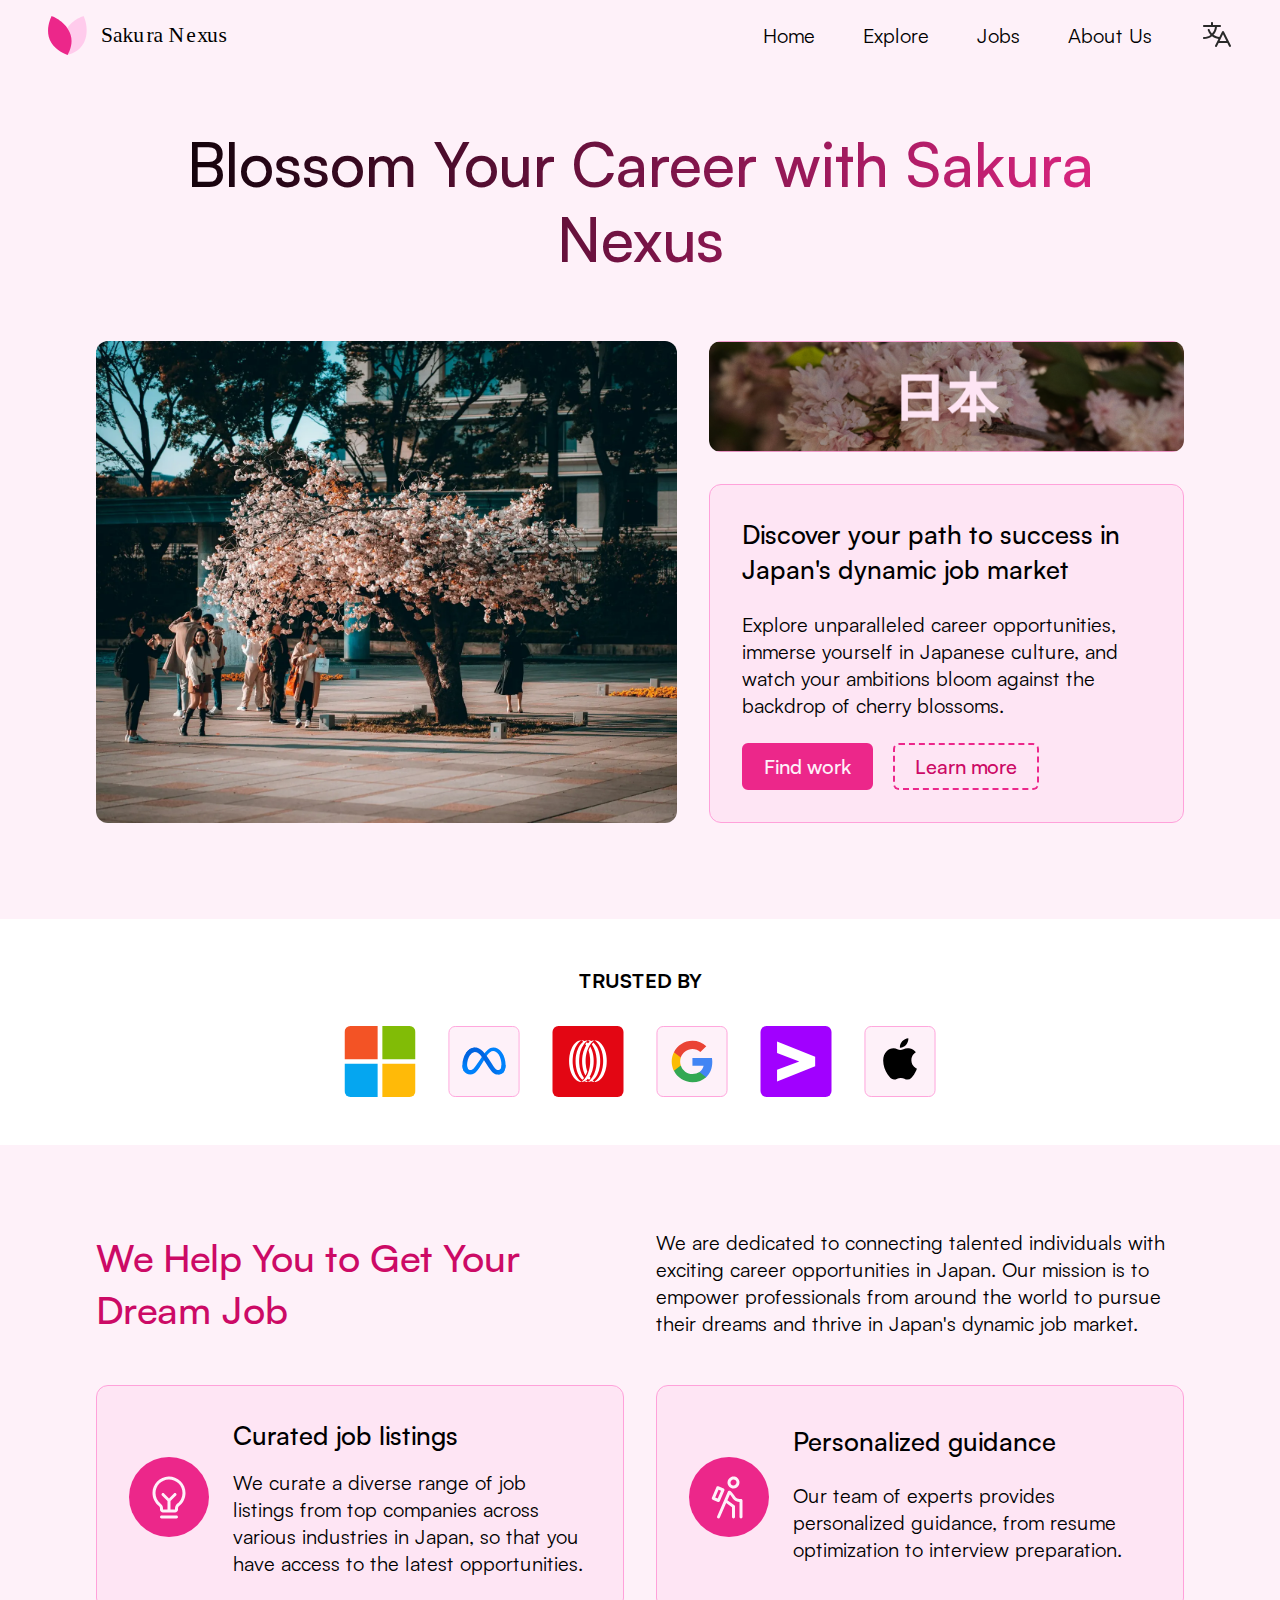
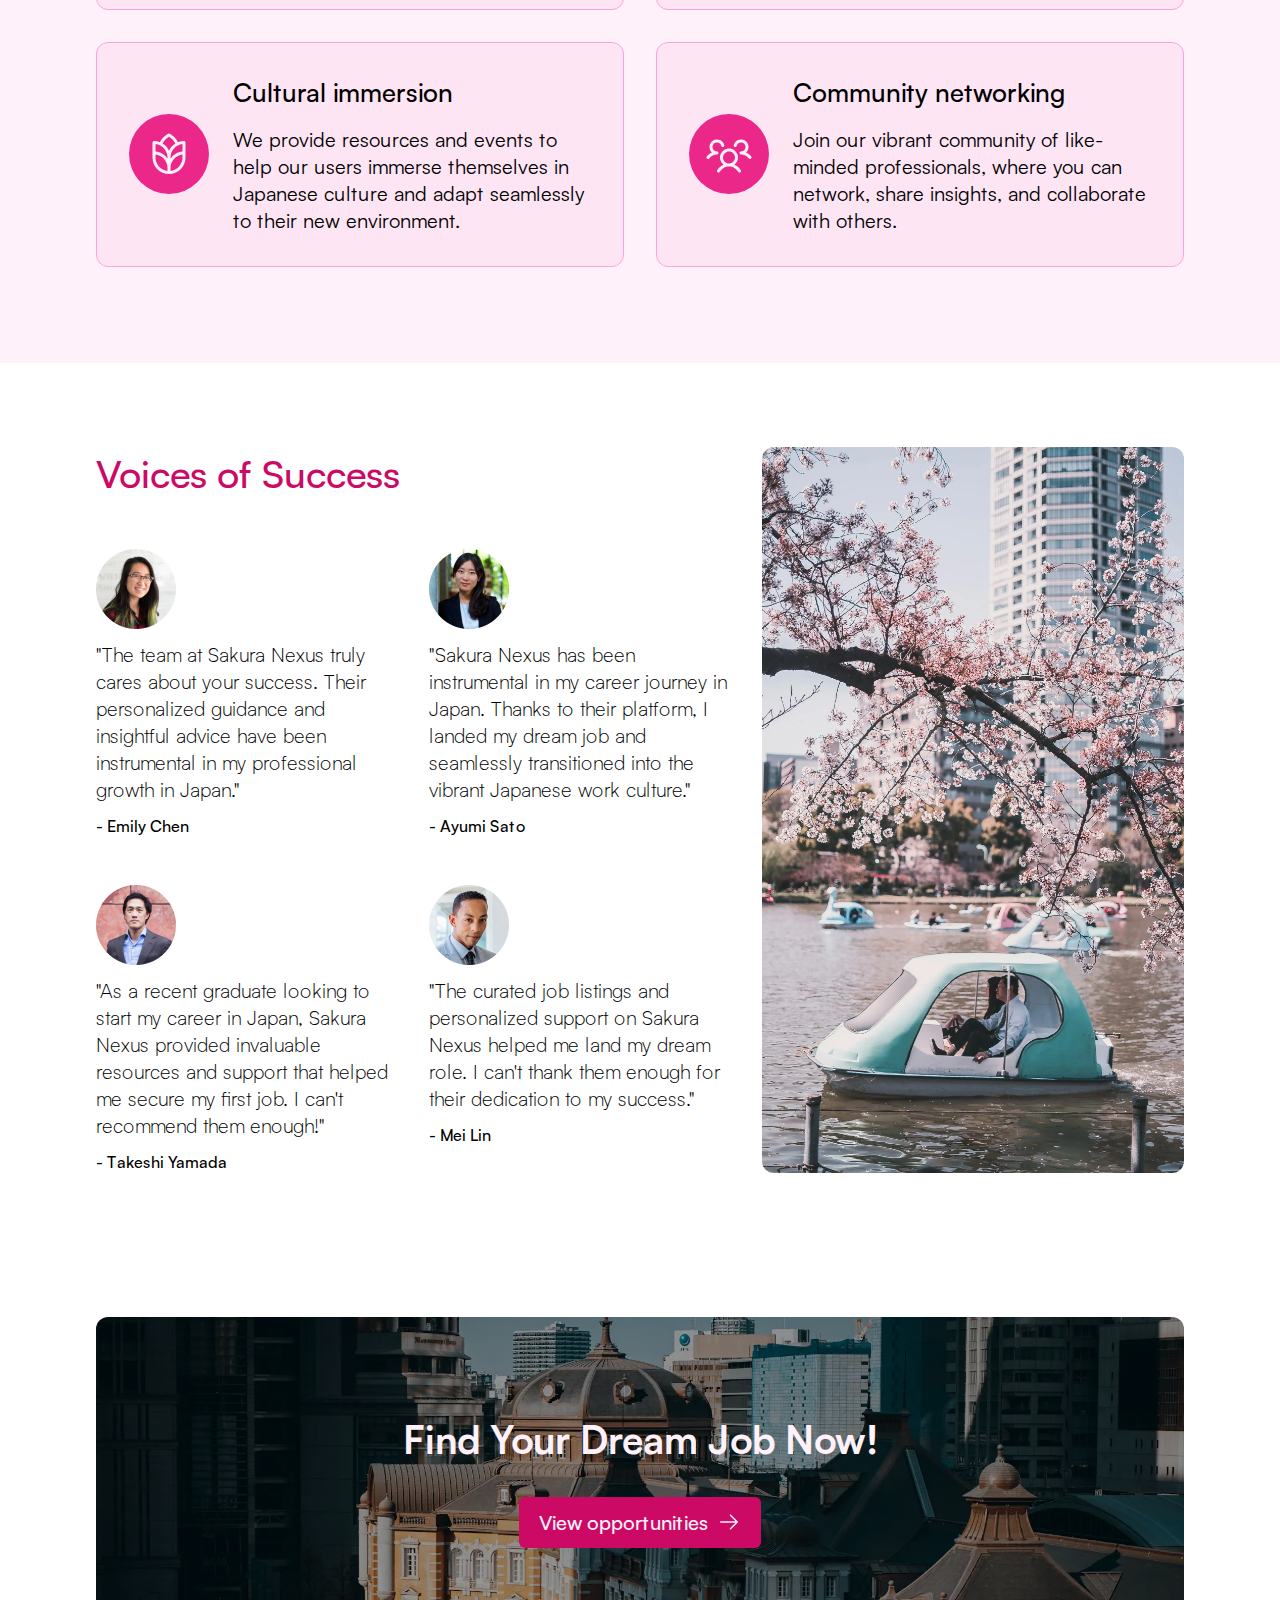
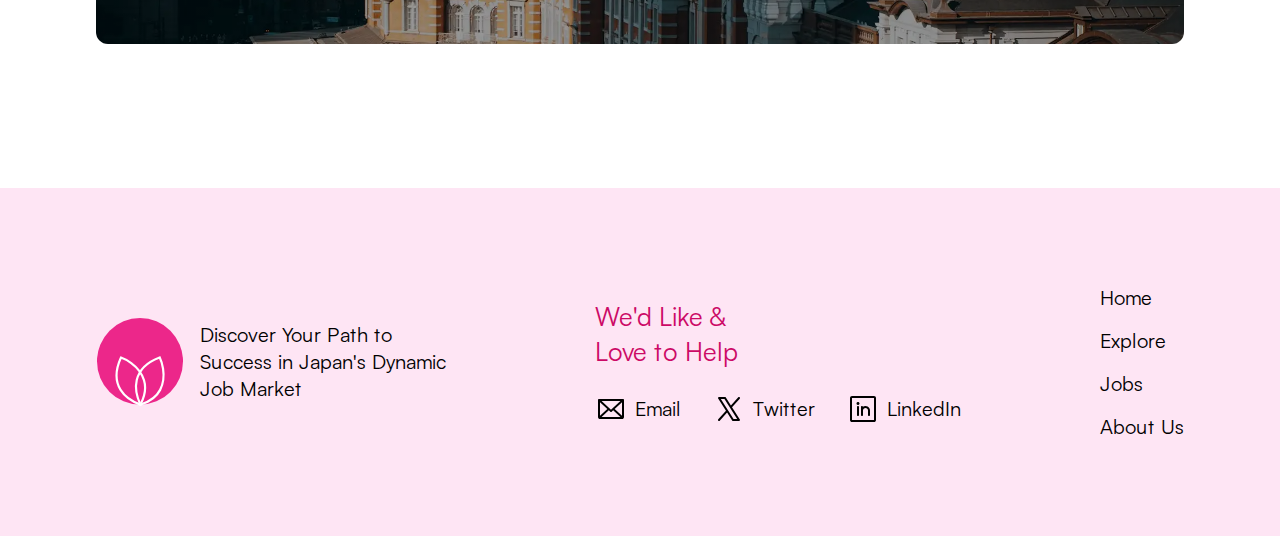
==== commit bc366954: "Completed Jobs Page: Fetching data through an API + Resolving location + Error handling + Other chan" ====
--- a/index.html
+++ b/index.html
@@ -19,17 +19,17 @@
         <!-- Styles -->
         <link
             rel="stylesheet"
-            href="./styles/design-system.css"
+            href="/styles/design-system.css"
             type="text/css"
         />
-        <link rel="stylesheet" href="./styles/header.css" type="text/css" />
-        <link rel="stylesheet" href="./styles/home-page.css" type="text/css" />
+        <link rel="stylesheet" href="/styles/header.css" type="text/css" />
+        <link rel="stylesheet" href="/styles/home-page.css" type="text/css" />
         <link
             rel="stylesheet"
-            href="./styles/home-page-queries.css"
+            href="/styles/home-page-queries.css"
             type="text/css"
         />
-        <link rel="stylesheet" href="./styles/footer.css" type="text/css" />
+        <link rel="stylesheet" href="/styles/footer.css" type="text/css" />
         <title>Sakura Nexus - Work Opportunities</title>
     </head>
     <body>
@@ -37,7 +37,7 @@
             <nav>
                 <a href="#" class="logo"
                     ><img
-                        src="./assets/logo/logo-full.svg"
+                        src="/assets/logo/logo-full.svg"
                         alt="sakura nexus logo"
                 /></a>
                 <div class="menu-container">
@@ -45,14 +45,15 @@
                         <ul>
                             <li><a href="#">Home</a></li>
                             <li><a href="#trusted-by">Explore</a></li>
-                            <li><a href="./pages/jobs.html">Jobs</a></li>
+                            <li><a href="/pages/jobs.html">Jobs</a></li>
                             <li>
-                                <a href="./pages/about-us.html">About Us</a>
+                                <a href="#features">About Us</a>
                             </li>
                         </ul>
                         <button id="btn-translate">
-                            <img src="./assets/icons/Translate.svg" />
+                            <img src="/assets/icons/Translate.svg" />
                         </button>
+                        <div id="google-translate"></div>
                     </div>
 
                     <div class="menu-hamburger"><span></span></div>
@@ -62,20 +63,17 @@
 
         <main>
             <!-- Hero Section -->
-            <section id="hero" class="hero-section">
+            <section id="hero" class="hero-section observe">
                 <div class="hero-container">
                     <h1>Blossom Your Career with Sakura Nexus</h1>
 
                     <div class="hero-grid">
                         <div class="hero-img img-transition">
-                            <img src="./assets/images/sakuro-people.webp" />
+                            <img src="/assets/images/sakuro-people.webp" />
                         </div>
 
                         <div class="hero-japan img-transition">
-                            <img
-                                src="./assets/images/japan-banner.png"
-                                alt=""
-                            />
+                            <img src="/assets/images/japan-banner.png" alt="" />
                         </div>
 
                         <div class="hero-content">
@@ -90,8 +88,18 @@
                                 cherry blossoms.
                             </p>
                             <div class="btn-container">
-                                <button id="btn-find-work">Find work</button>
-                                <button id="btn-learn-more">Learn more</button>
+                                <button
+                                    id="btn-find-work"
+                                    onclick="window.location.href='/pages/jobs.html'"
+                                >
+                                    Find work
+                                </button>
+                                <button
+                                    id="btn-learn-more"
+                                    onclick="document.getElementById('trusted-by').scrollIntoView()"
+                                >
+                                    Learn more
+                                </button>
                             </div>
                         </div>
                     </div>
@@ -104,32 +112,32 @@
                     <h4>TRUSTED BY</h4>
                     <div class="trusted-by-flex">
                         <img
-                            src="./assets/icons/Microsoft.svg"
+                            src="/assets/icons/Microsoft.svg"
                             alt="microsoft logo"
                             title="Microsoft"
                         />
                         <img
-                            src="./assets/icons/meta.svg"
+                            src="/assets/icons/meta.svg"
                             alt="meta logo"
                             title="Meta"
                         />
                         <img
-                            src="./assets/icons/jll.svg"
+                            src="/assets/icons/jll.svg"
                             alt="jll logo"
                             title="JLL"
                         />
                         <img
-                            src="./assets/icons/google.svg"
+                            src="/assets/icons/google.svg"
                             alt="google logo"
                             title="Google"
                         />
                         <img
-                            src="./assets/icons/accenture.svg"
+                            src="/assets/icons/accenture.svg"
                             alt="accenture logo"
                             title="Accenture"
                         />
                         <img
-                            src="./assets/icons/apple.svg"
+                            src="/assets/icons/apple.svg"
                             alt="apple logo"
                             title="Apple"
                         />
@@ -155,7 +163,7 @@
                         <article>
                             <div class="icon">
                                 <img
-                                    src="./assets/icons/Curate.svg"
+                                    src="/assets/icons/Curate.svg"
                                     alt="curate icon"
                                 />
                             </div>
@@ -171,7 +179,7 @@
                         <article>
                             <div class="icon">
                                 <img
-                                    src="./assets/icons/Personalize.svg"
+                                    src="/assets/icons/Personalize.svg"
                                     alt="personalize icon"
                                 />
                             </div>
@@ -186,7 +194,7 @@
                         <article>
                             <div class="icon">
                                 <img
-                                    src="./assets/icons/Culture.svg"
+                                    src="/assets/icons/Culture.svg"
                                     alt="culture icon"
                                 />
                             </div>
@@ -201,7 +209,7 @@
                         <article>
                             <div class="icon">
                                 <img
-                                    src="./assets/icons/Community.svg"
+                                    src="/assets/icons/Community.svg"
                                     alt="community icon"
                                 />
                             </div>
@@ -223,7 +231,7 @@
 
                     <div class="img-container img-transition">
                         <img
-                            src="./assets/images/sakuro-lake.webp"
+                            src="/assets/images/sakuro-lake.webp"
                             alt="sakuro along a lake"
                         />
                     </div>
@@ -232,7 +240,7 @@
                         <article>
                             <div class="avatar">
                                 <img
-                                    src="./assets/images/avatar-1.png"
+                                    src="/assets/images/avatar-1.png"
                                     alt="avatar 1"
                                 />
                             </div>
@@ -248,7 +256,7 @@
                         <article>
                             <div class="avatar">
                                 <img
-                                    src="./assets/images/avatar-2.png"
+                                    src="/assets/images/avatar-2.png"
                                     alt="avatar 2"
                                 />
                             </div>
@@ -264,7 +272,7 @@
                         <article>
                             <div class="avatar">
                                 <img
-                                    src="./assets/images/avatar-3.png"
+                                    src="/assets/images/avatar-3.png"
                                     alt="avatar 3"
                                 />
                             </div>
@@ -280,7 +288,7 @@
                         <article>
                             <div class="avatar">
                                 <img
-                                    src="./assets/images/avatar-4.png"
+                                    src="/assets/images/avatar-4.png"
                                     alt="avatar 4"
                                 />
                             </div>
@@ -300,10 +308,13 @@
             <section id="cta" class="cta-section">
                 <div class="cta-container">
                     <h2>Find Your Dream Job Now!</h2>
-                    <button id="btn-view-jobs">
+                    <button
+                        id="btn-view-jobs"
+                        onclick="window.location.href='/pages/jobs.html'"
+                    >
                         <span>View opportunities </span>
                         <img
-                            src="./assets/icons/ArrowRight.svg"
+                            src="/assets/icons/ArrowRight.svg"
                             alt="arrow icon"
                         />
                     </button>
@@ -315,7 +326,7 @@
             <div class="footer-container">
                 <article class="description">
                     <div class="logo">
-                        <img src="./assets/logo/logo-with-bg.svg" alt="logo" />
+                        <img src="/assets/logo/logo-with-bg.svg" alt="logo" />
                     </div>
                     <span
                         >Discover Your Path to Success in Japan's Dynamic Job
@@ -329,7 +340,7 @@
                         <li>
                             <a href="#"
                                 ><img
-                                    src="./assets/icons/Mail.svg"
+                                    src="/assets/icons/Mail.svg"
                                     alt="email icon"
                                 /><span>Email</span></a
                             >
@@ -337,7 +348,7 @@
                         <li>
                             <a href="#"
                                 ><img
-                                    src="./assets/icons/XLogo.svg"
+                                    src="/assets/icons/XLogo.svg"
                                     alt="twitter icon"
                                 /><span>Twitter</span></a
                             >
@@ -345,7 +356,7 @@
                         <li>
                             <a href="#"
                                 ><img
-                                    src="./assets/icons/LinkedinLogo.svg"
+                                    src="/assets/icons/LinkedinLogo.svg"
                                     alt="linkedin icon"
                                 /><span>LinkedIn</span></a
                             >
@@ -357,13 +368,15 @@
                     <ul>
                         <li><a href="#">Home</a></li>
                         <li><a href="#trusted-by">Explore</a></li>
-                        <li><a href="./pages/jobs.html">Jobs</a></li>
-                        <li><a href="./pages/about-us.html">About Us</a></li>
+                        <li><a href="/pages/jobs.html">Jobs</a></li>
+                        <li><a href="#features">About Us</a></li>
                     </ul>
                 </article>
             </div>
         </footer>
 
-        <script src="./scripts/header.js"></script>
+        <script src="/scripts/header.js"></script>
+        <script src="//translate.google.com/translate_a/element.js?cb=googleTranslateElementInit"></script>
+        <script src="/scripts/translate.js"></script>
     </body>
 </html>
--- a/styles/design-system.css
+++ b/styles/design-system.css
@@ -25,18 +25,18 @@
     --clr-primary-900: #8c0f48;
     --clr-primary-950: #560128;
 
-    --clr-neutral--50: #ffffff;
-    --clr-neutral--75: #f9fafb;
-    --clr-neutral--100: #efefef;
-    --clr-neutral--200: #dcdcdc;
-    --clr-neutral--300: #bdbdbd;
-    --clr-neutral--400: #989898;
-    --clr-neutral--500: #7c7c7c;
-    --clr-neutral--600: #656565;
-    --clr-neutral--700: #525252;
-    --clr-neutral--800: #464646;
-    --clr-neutral--900: #3d3d3d;
-    --clr-neutral--950: #292929;
+    --clr-neutral-50: #ffffff;
+    --clr-neutral-75: #f9fafb;
+    --clr-neutral-100: #efefef;
+    --clr-neutral-200: #dcdcdc;
+    --clr-neutral-300: #bdbdbd;
+    --clr-neutral-400: #989898;
+    --clr-neutral-500: #7c7c7c;
+    --clr-neutral-600: #656565;
+    --clr-neutral-700: #525252;
+    --clr-neutral-800: #464646;
+    --clr-neutral-900: #3d3d3d;
+    --clr-neutral-950: #292929;
 
     --lh-btn: normal;
     --lh-heading: 124%;
@@ -45,6 +45,10 @@
     --br-medium: 12px;
 
     --border: 1px solid var(--clr-primary-300);
+    --border-dark: 1px solid var(--clr-primary-600);
+    --border-neutral: 1px solid var(--clr-neutral-100);
+    --border-neutral-dark: 1px solid var(--clr-neutral-200);
+
     --timing-function: cubic-bezier(0.46, 0.03, 0.52, 0.96);
 }
 
@@ -68,13 +72,21 @@
     font-family: var(--ff-satoshi-regular);
     font-size: var(--fs-base);
     overflow-x: hidden;
-    background-color: var(--clr-neutral--50);
+    background-color: var(--clr-neutral-50);
+    top: 0 !important;
 }
 
 h1,
 h2,
 h3 {
     font-weight: normal;
+}
+
+input {
+    background-color: transparent;
+    outline: transparent;
+    border: none;
+    font: inherit;
 }
 
 div:has(img) {
--- a/styles/header.css
+++ b/styles/header.css
@@ -30,13 +30,33 @@
     color: var(--clr-primary-700);
 }
 
+nav #btn-translate {
+    display: grid;
+    place-items: center;
+}
+
+/* Hiding Elements by Google Translate */
+nav #google-translate,
+.skiptranslate {
+    display: none;
+}
+
+nav #btn-sign-in {
+    padding: 0.375rem 1.25rem 0.5rem;
+    border-radius: var(--br-small);
+    font-family: var(--ff-satoshi-medium);
+    font-size: var(--fs-md);
+    background-color: var(--clr-primary-600);
+    color: var(--clr-primary-50);
+}
+
 /* Sticky Nav */
 header.sticky {
     position: fixed;
     top: 0;
     z-index: 100;
     width: 100%;
-    background-color: rgba(252, 241, 241, 0.561);
+    background-color: rgba(254, 241, 249, 0.5);
     backdrop-filter: blur(10px);
     -webkit-backdrop-filter: blur(10px);
 }
@@ -102,7 +122,7 @@
         transform: translate(120%);
         flex-direction: column;
         justify-content: center;
-        background-color: var(--clr-neutral--50);
+        background-color: var(--clr-neutral-50);
         font-family: var(--ff-satoshi-medium);
         font-size: var(--fs-lg);
         opacity: 0;
--- a/styles/home-page.css
+++ b/styles/home-page.css
@@ -11,8 +11,7 @@
     scroll-margin-top: 65px;
 }
 
-section > div,
-footer > div {
+section > div {
     max-width: 1440px;
     margin: auto;
     padding-left: 6rem;
@@ -242,7 +241,7 @@
 
 .features-grid article:hover {
     background-color: var(--clr-primary-600);
-    color: var(--clr-neutral--50);
+    color: var(--clr-neutral-50);
 }
 
 .features-grid article:hover .icon {
@@ -321,7 +320,7 @@
             rgba(0, 0, 0, 0.4) 0%,
             rgba(0, 0, 0, 0.4) 100%
         ),
-        url("./../assets/images/buildings.webp") lightgray 0px -64px / cover no-repeat;
+        url("/assets/images/buildings.webp") lightgray 0px -64px / cover no-repeat;
     background-size: cover;
     border-radius: var(--br-medium);
     padding: 6rem;
--- a/styles/footer.css
+++ b/styles/footer.css
@@ -7,6 +7,8 @@
 }
 
 .footer-container {
+    max-width: 1440px;
+    margin: auto;
     padding: 6rem;
     display: grid;
     grid-template-columns: repeat(3, auto);
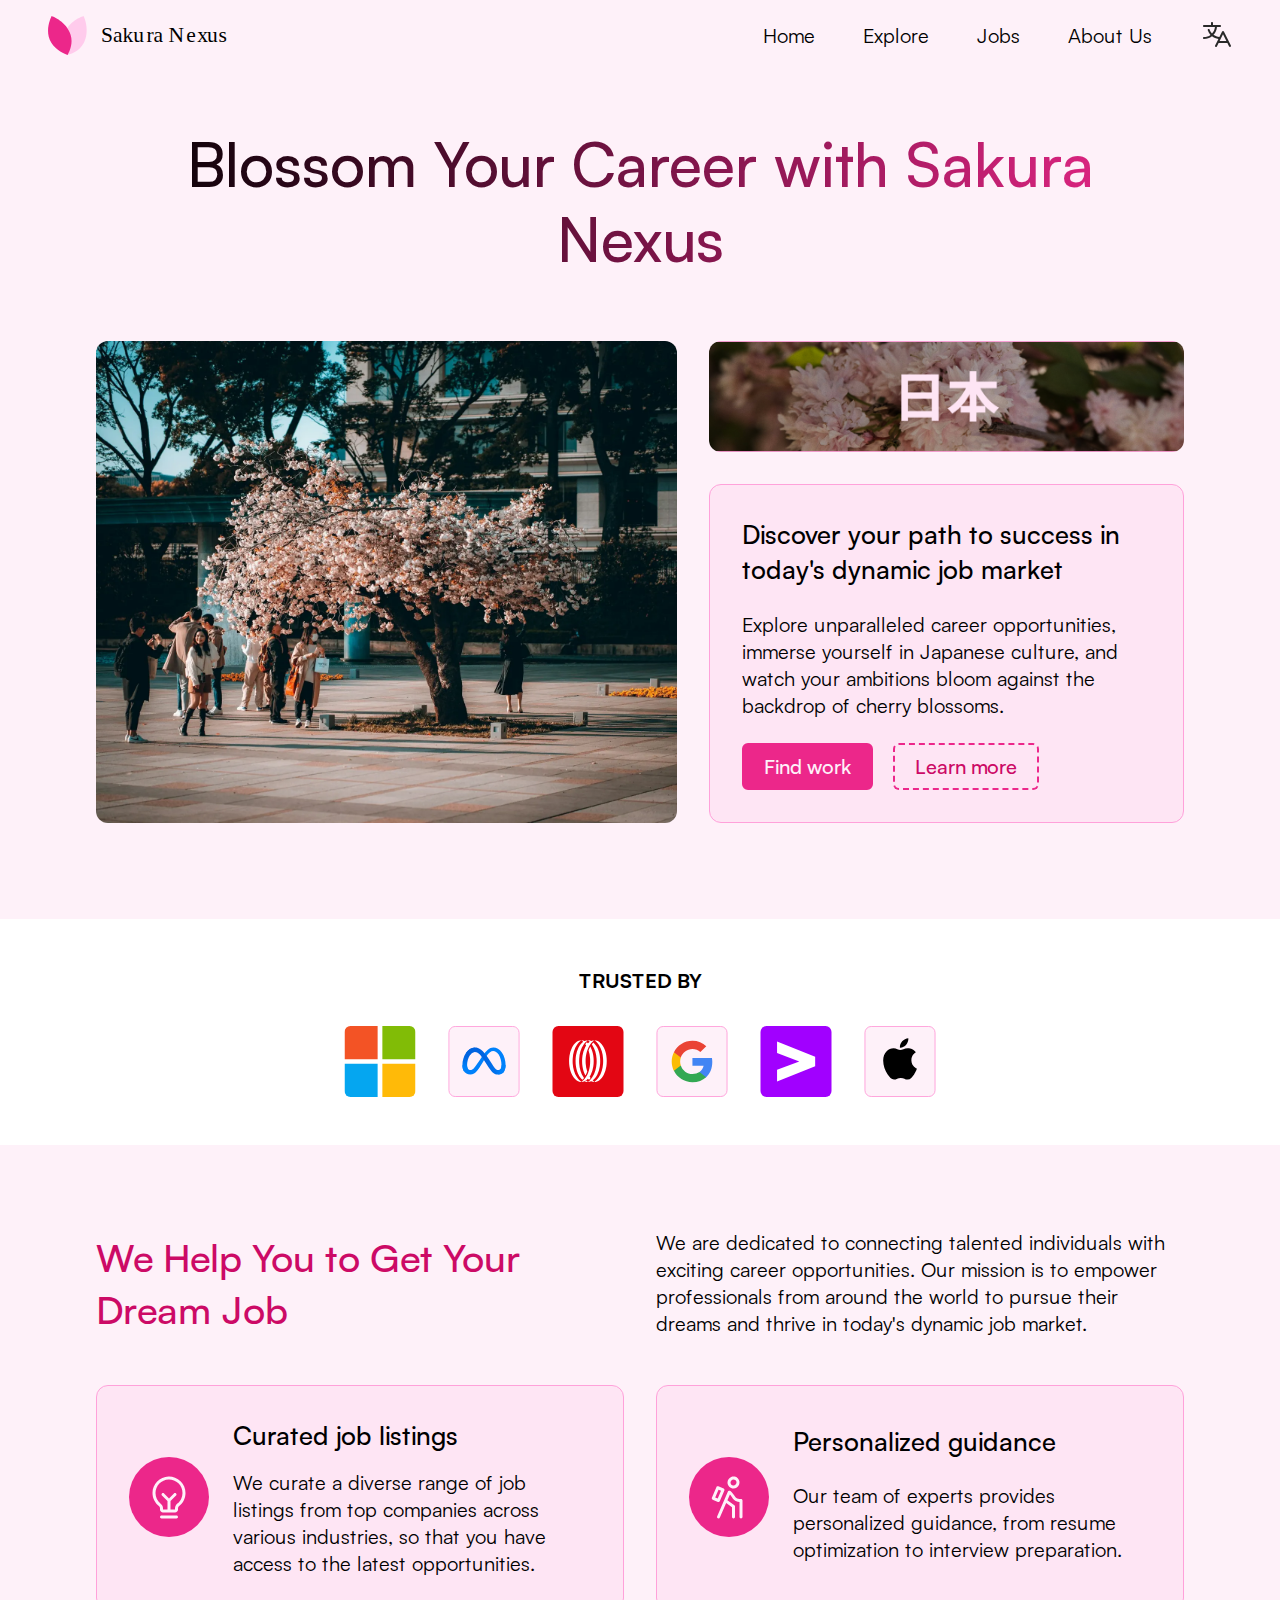
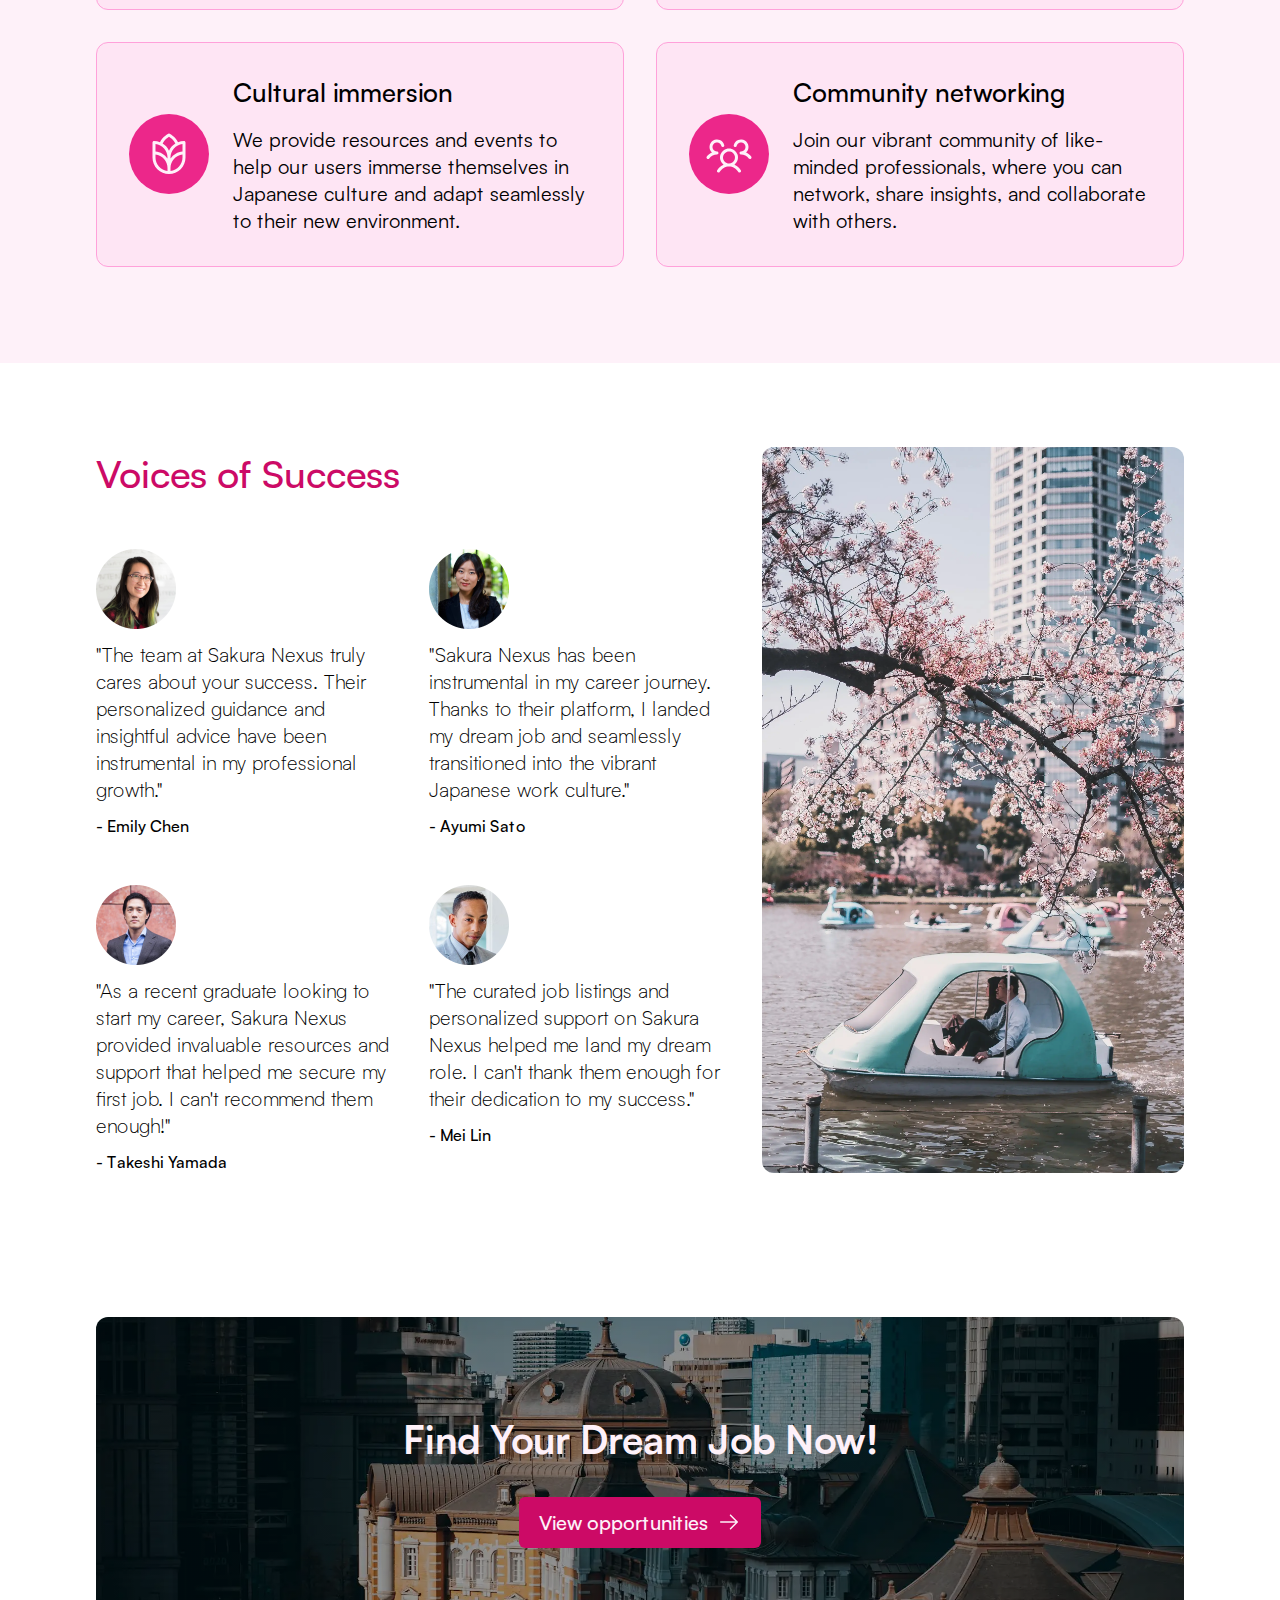
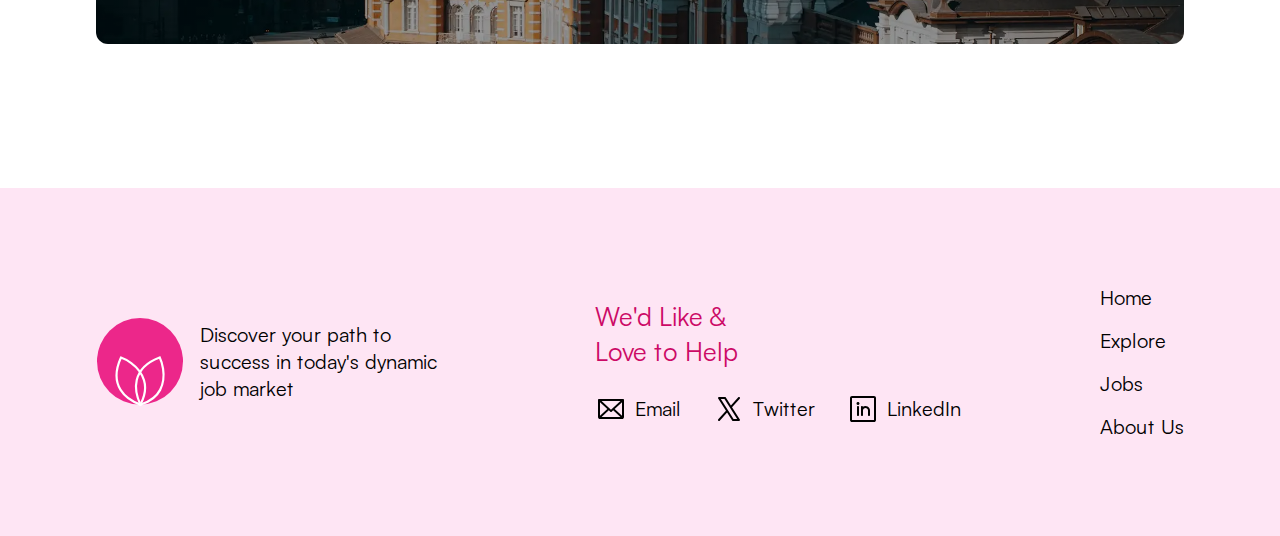
==== commit c19d29a1: "Modified body copy" ====
--- a/index.html
+++ b/index.html
@@ -78,7 +78,7 @@
 
                         <div class="hero-content">
                             <h3>
-                                Discover your path to success in Japan's dynamic
+                                Discover your path to success in today's dynamic
                                 job market
                             </h3>
                             <p>
@@ -152,10 +152,10 @@
                         <h2>We Help You to Get Your Dream Job</h2>
                         <p>
                             We are dedicated to connecting talented individuals
-                            with exciting career opportunities in Japan. Our
-                            mission is to empower professionals from around the
-                            world to pursue their dreams and thrive in Japan's
-                            dynamic job market.
+                            with exciting career opportunities. Our mission is
+                            to empower professionals from around the world to
+                            pursue their dreams and thrive in today's dynamic
+                            job market.
                         </p>
                     </div>
 
@@ -170,9 +170,8 @@
                             <h3>Curated job listings</h3>
                             <p>
                                 We curate a diverse range of job listings from
-                                top companies across various industries in
-                                Japan, so that you have access to the latest
-                                opportunities.
+                                top companies across various industries, so that
+                                you have access to the latest opportunities.
                             </p>
                         </article>
 
@@ -248,7 +247,7 @@
                                 "The team at Sakura Nexus truly cares about your
                                 success. Their personalized guidance and
                                 insightful advice have been instrumental in my
-                                professional growth in Japan."
+                                professional growth."
                             </p>
                             <span>- Emily Chen</span>
                         </article>
@@ -262,9 +261,9 @@
                             </div>
                             <p>
                                 "Sakura Nexus has been instrumental in my career
-                                journey in Japan. Thanks to their platform, I
-                                landed my dream job and seamlessly transitioned
-                                into the vibrant Japanese work culture."
+                                journey. Thanks to their platform, I landed my
+                                dream job and seamlessly transitioned into the
+                                vibrant Japanese work culture."
                             </p>
                             <span>- Ayumi Sato</span>
                         </article>
@@ -277,8 +276,8 @@
                                 />
                             </div>
                             <p>
-                                "As a recent graduate looking to start my career
-                                in Japan, Sakura Nexus provided invaluable
+                                "As a recent graduate looking to start my
+                                career, Sakura Nexus provided invaluable
                                 resources and support that helped me secure my
                                 first job. I can't recommend them enough!"
                             </p>
@@ -329,8 +328,8 @@
                         <img src="/assets/logo/logo-with-bg.svg" alt="logo" />
                     </div>
                     <span
-                        >Discover Your Path to Success in Japan's Dynamic Job
-                        Market</span
+                        >Discover your path to success in today's dynamic job
+                        market</span
                     >
                 </article>
 
--- a/styles/design-system.css
+++ b/styles/design-system.css
@@ -89,6 +89,11 @@
     font: inherit;
 }
 
+input:disabled {
+    background-color: var(--clr-neutral-100);
+    cursor: not-allowed;
+}
+
 div:has(img) {
     overflow: hidden;
 }
@@ -126,3 +131,8 @@
     line-height: var(--lh-btn);
     cursor: pointer;
 }
+
+button:disabled {
+    background-color: var(--clr-primary-800) !important;
+    cursor: not-allowed;
+}
--- a/styles/header.css
+++ b/styles/header.css
@@ -48,6 +48,11 @@
     font-size: var(--fs-md);
     background-color: var(--clr-primary-600);
     color: var(--clr-primary-50);
+    transition: var(--timing-function) 0.2s;
+}
+
+nav #btn-sign-in:hover {
+    background-color: var(--clr-primary-700);
 }
 
 /* Sticky Nav */
